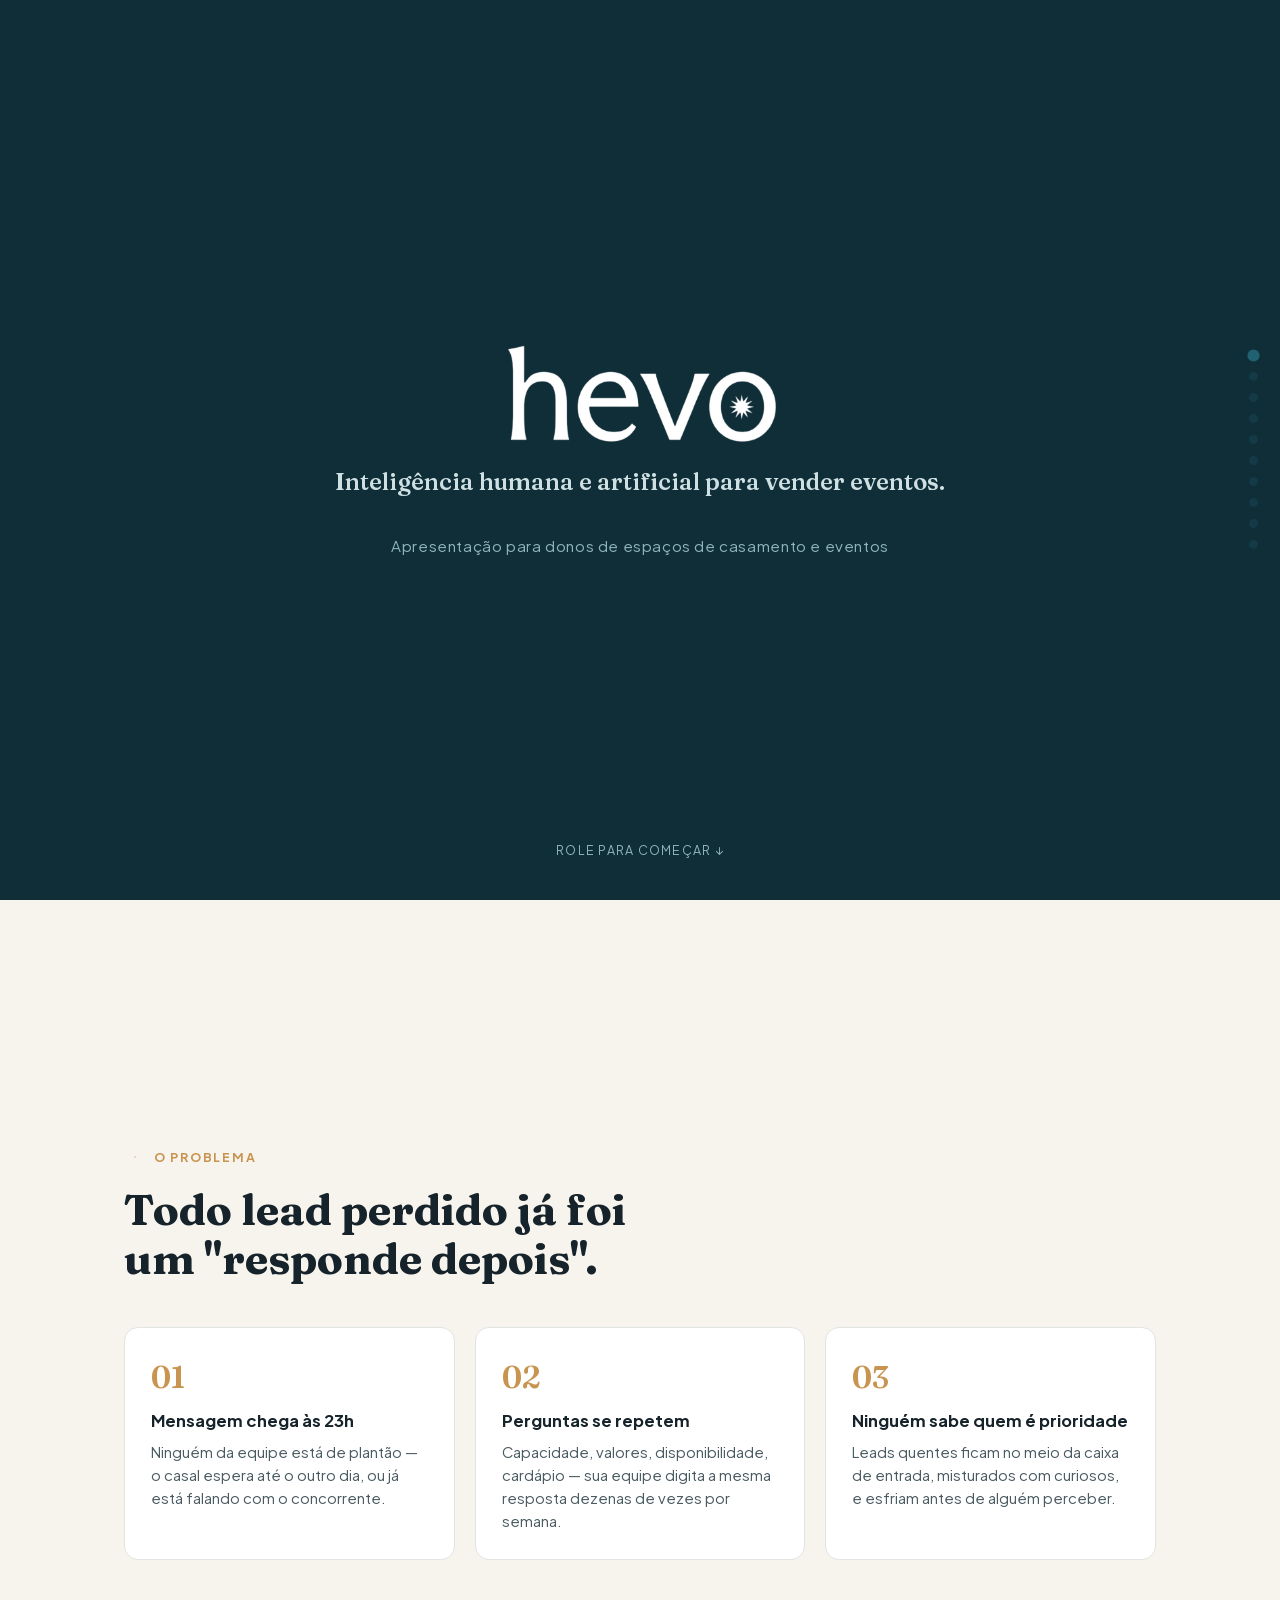
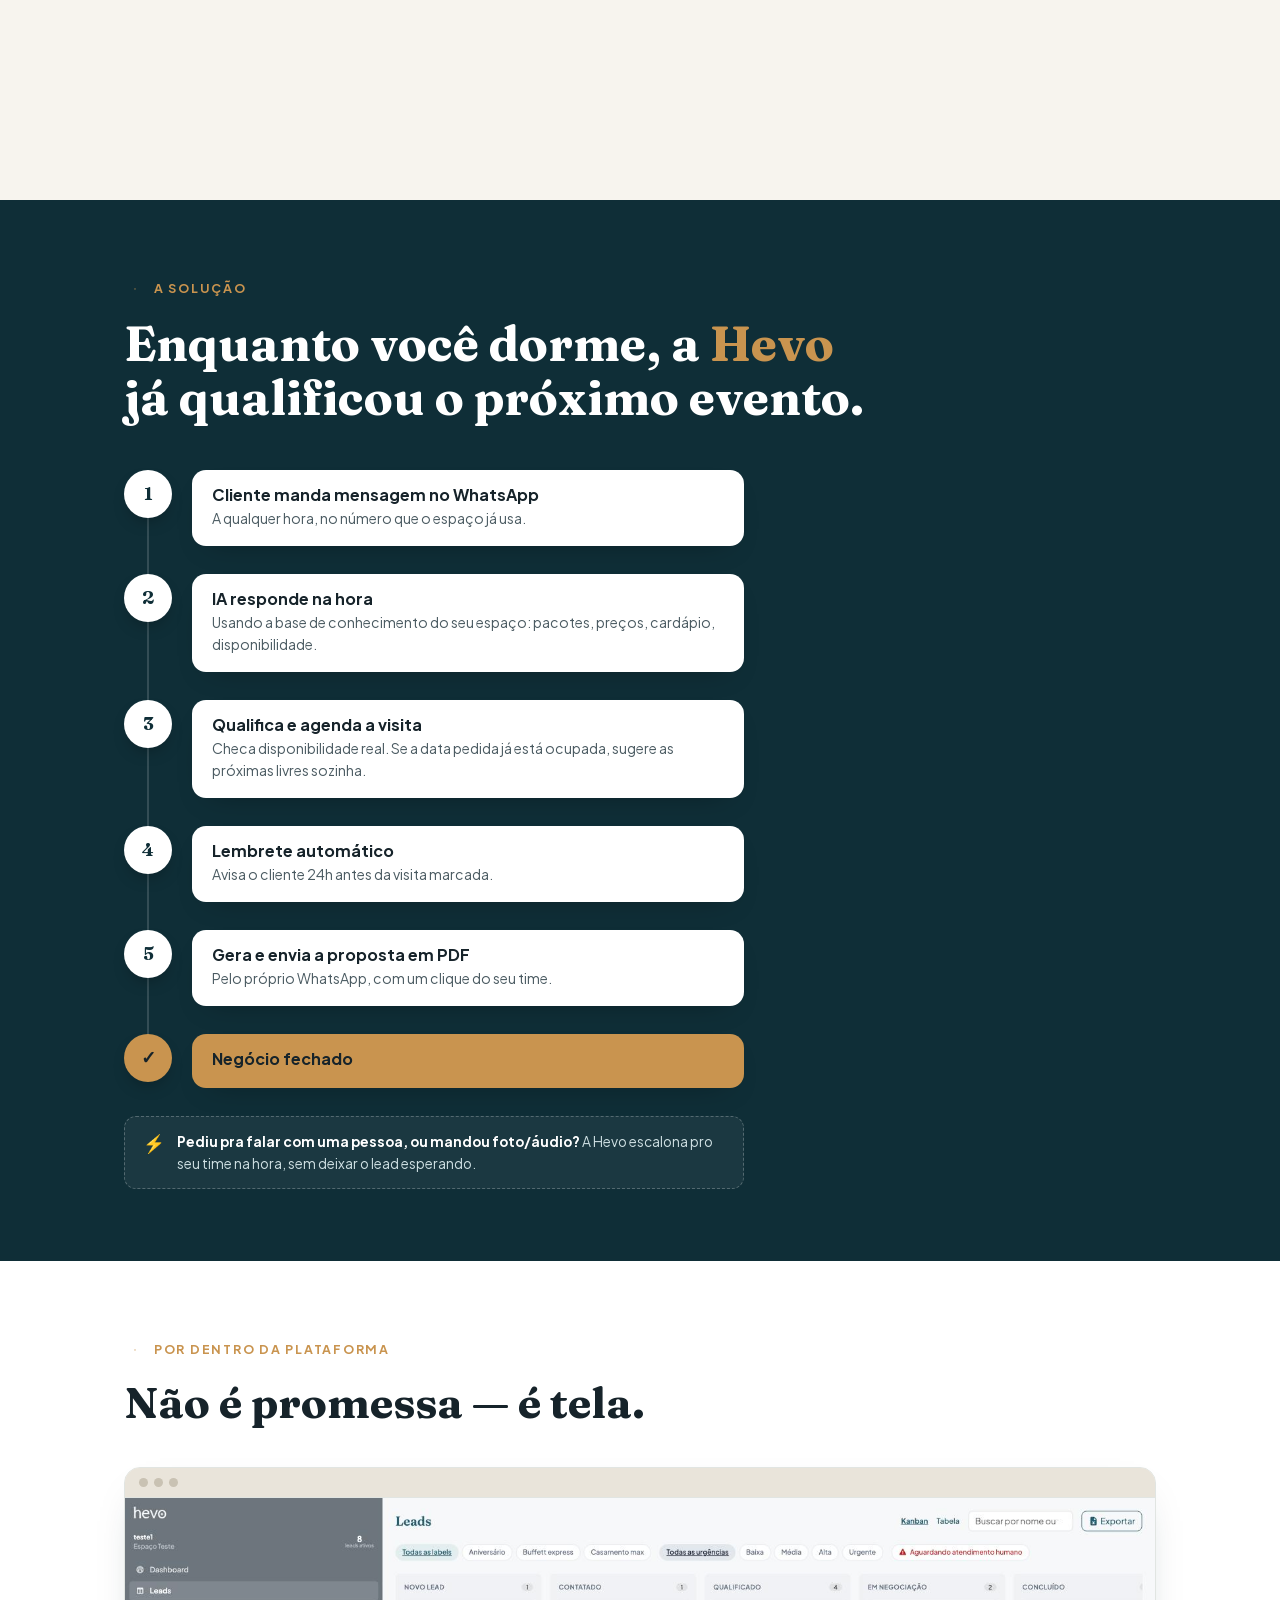
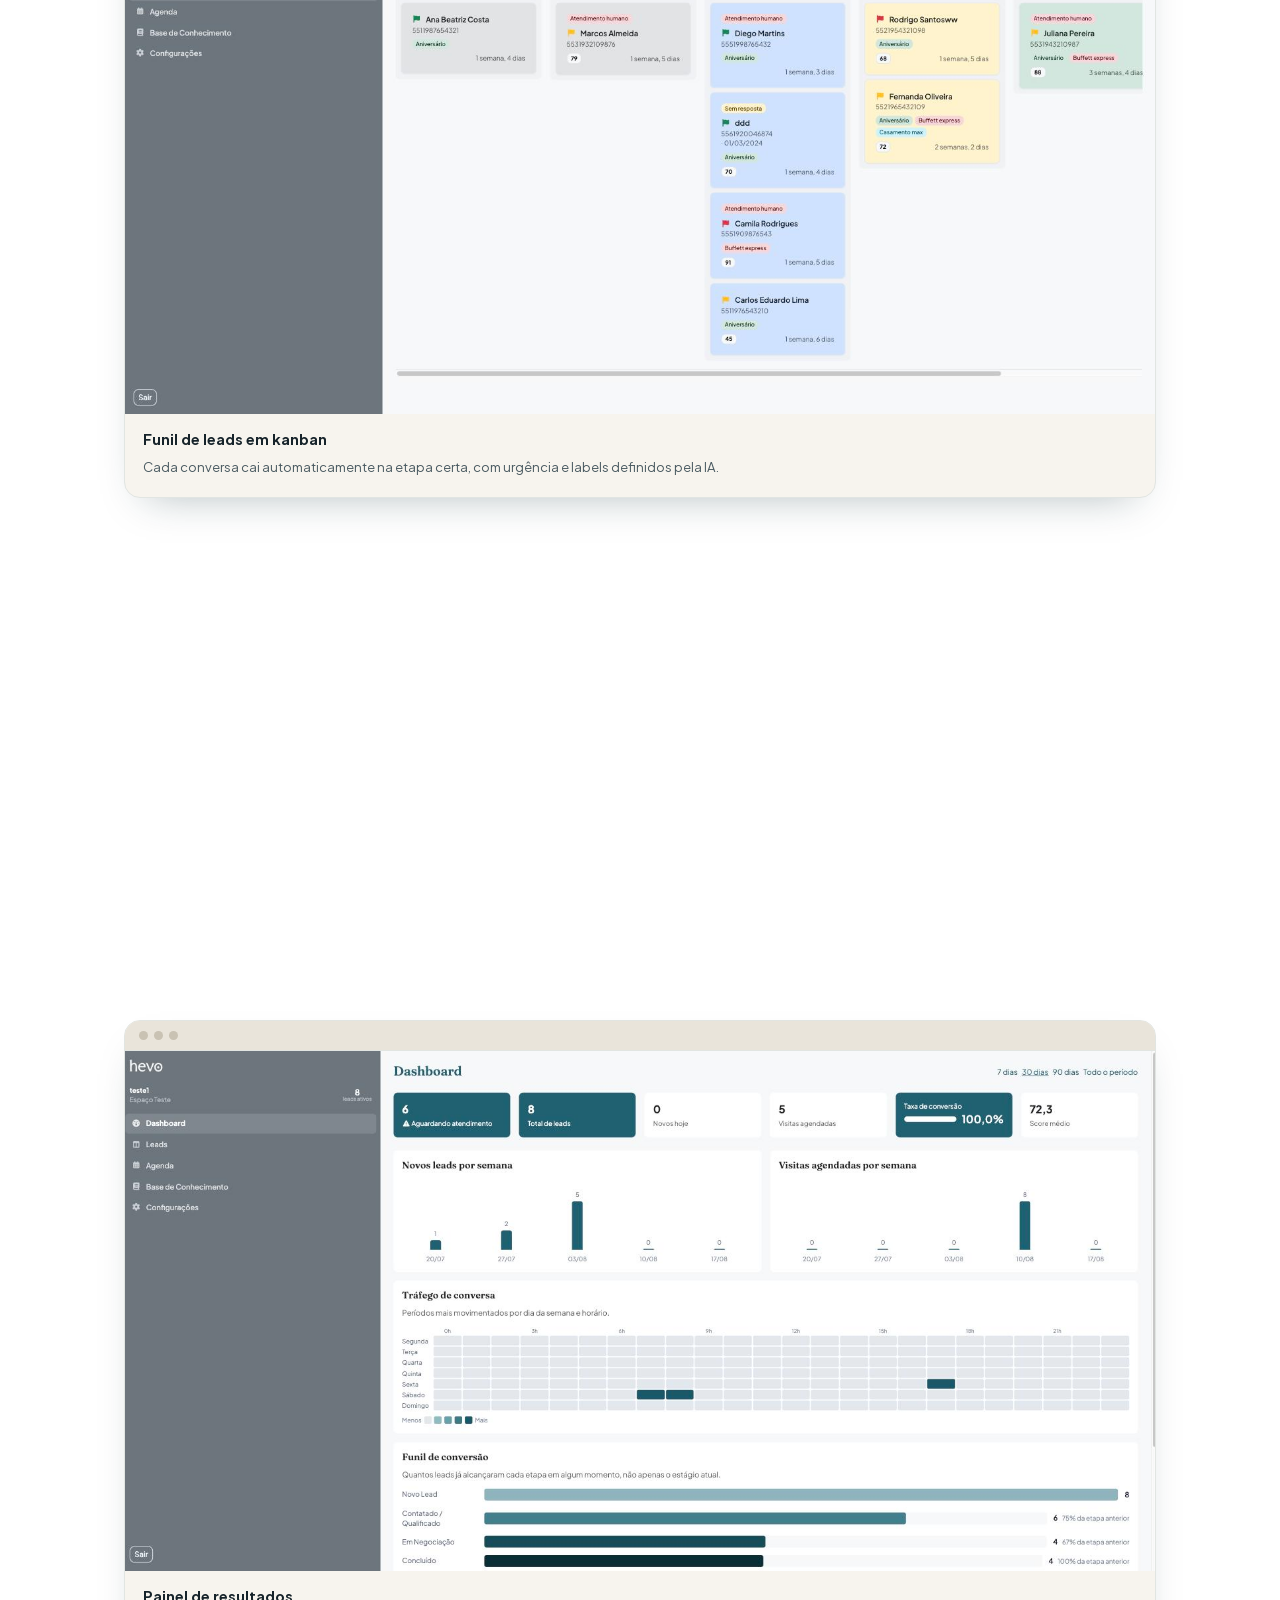
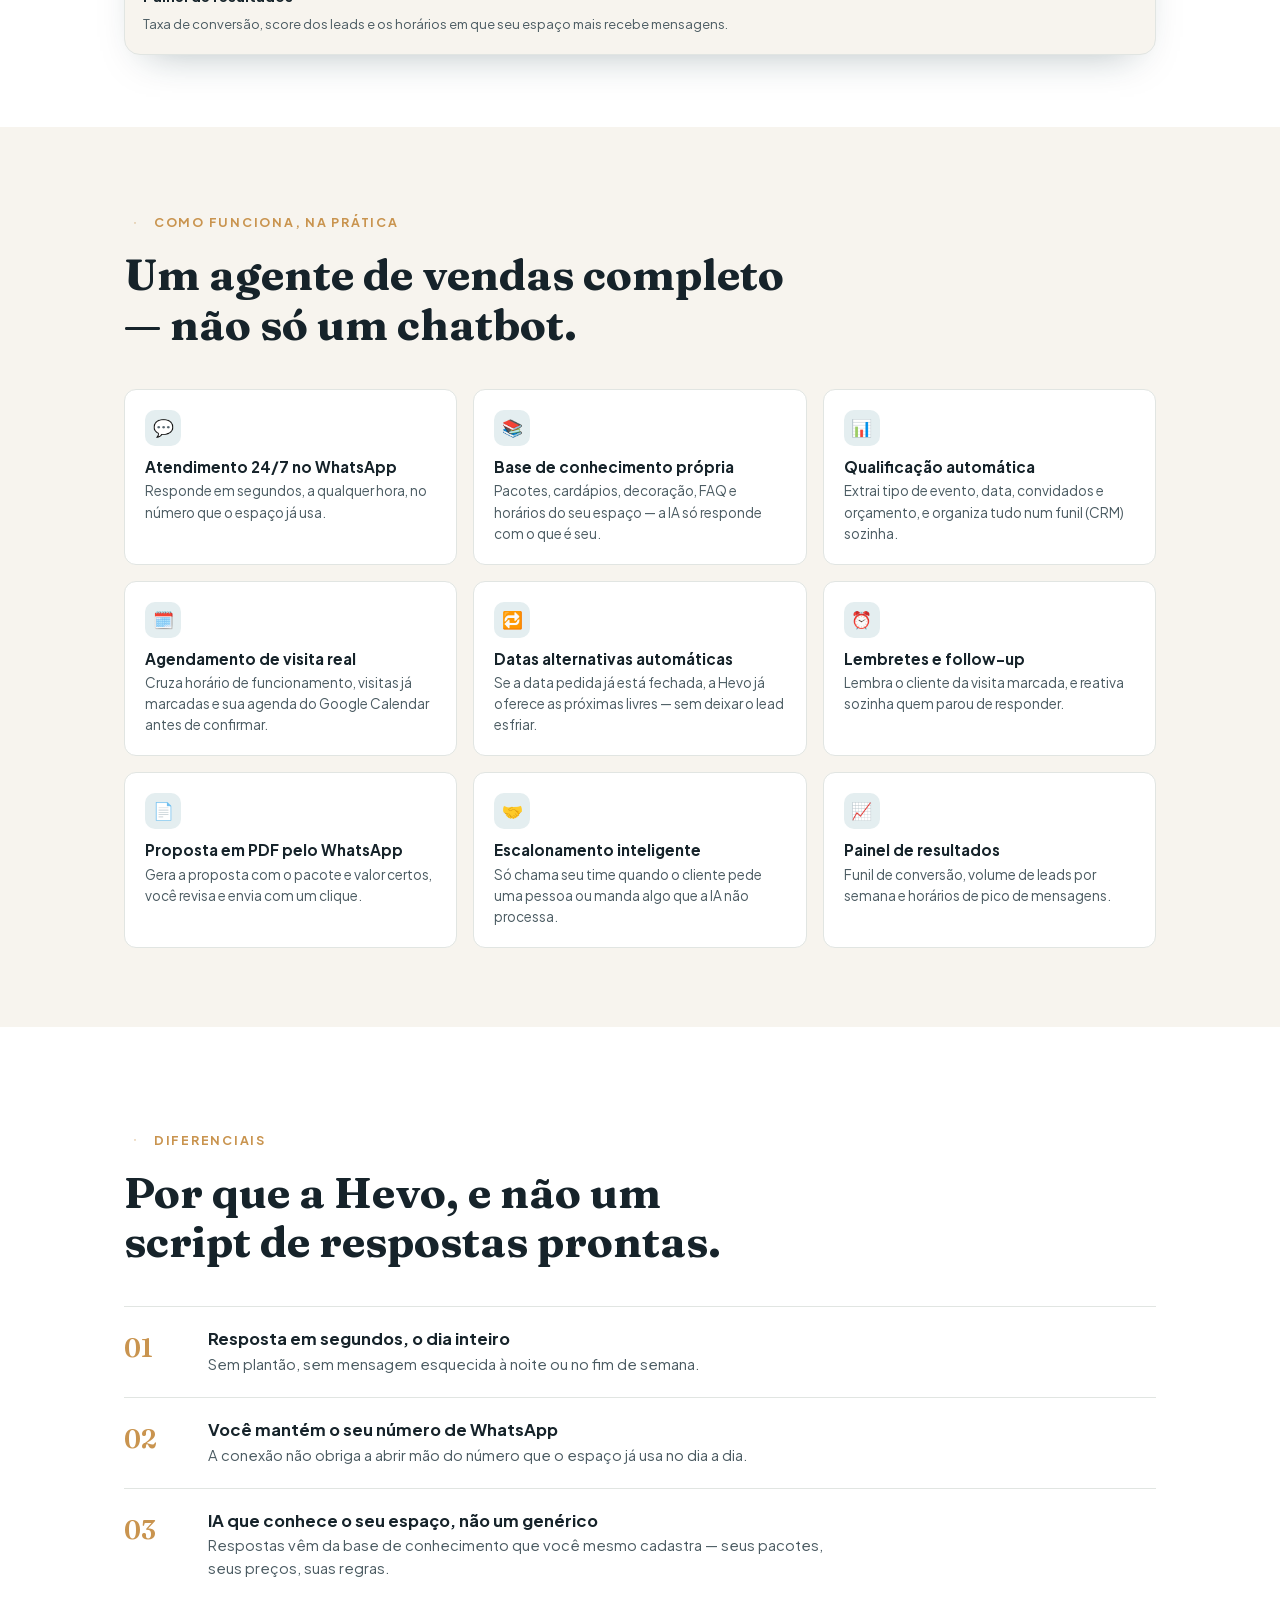
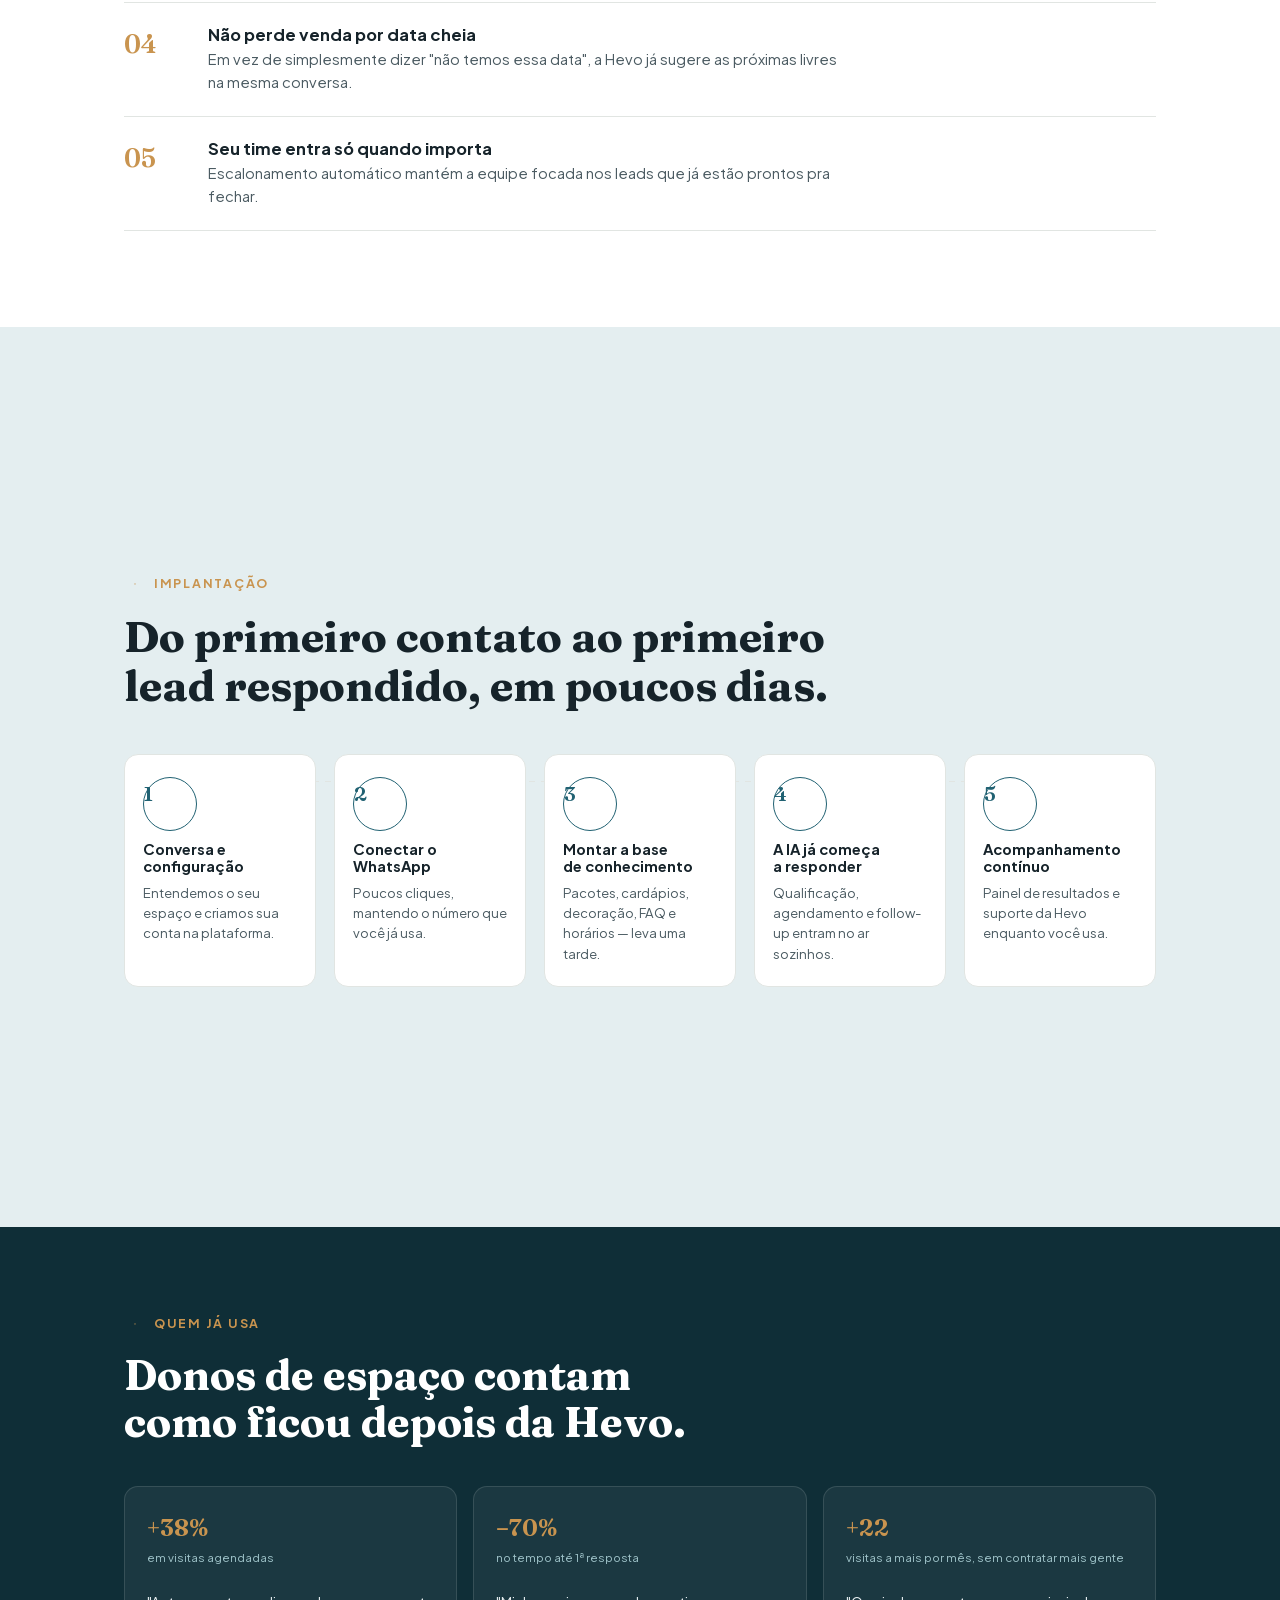
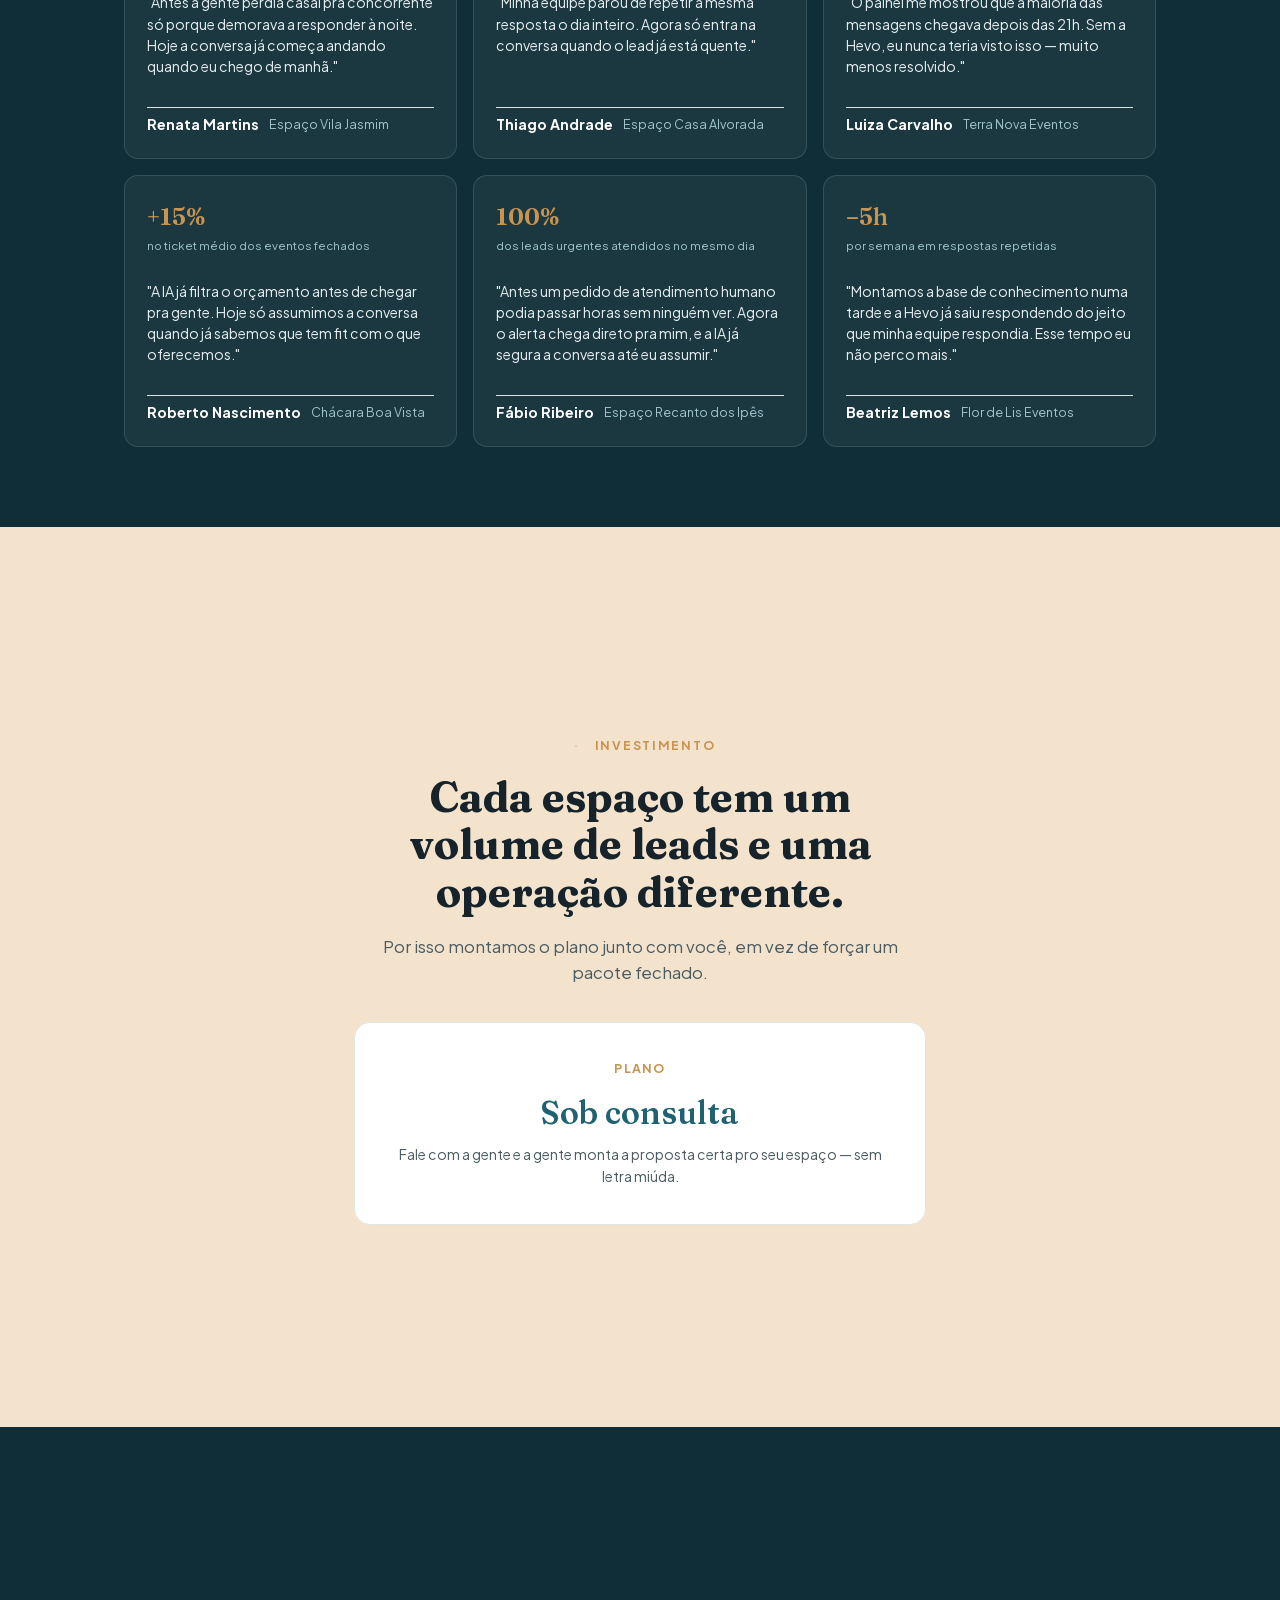
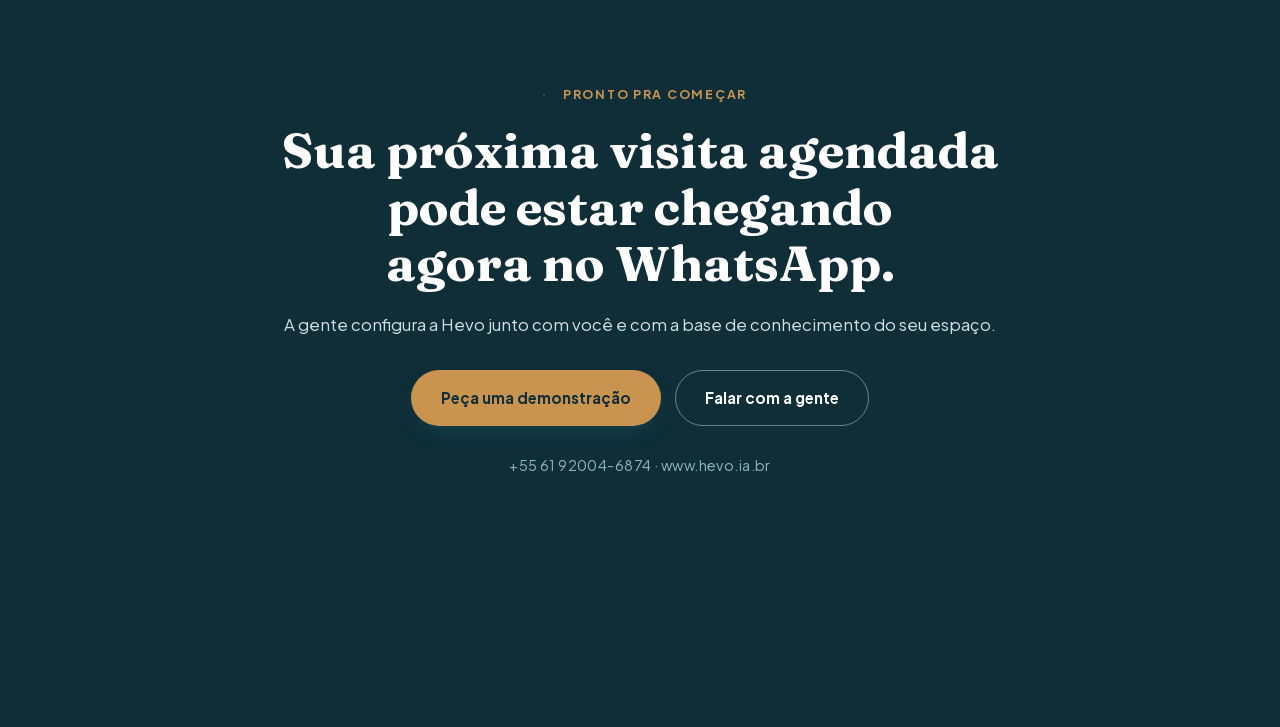
==== apresentacao.html @ d1abad8a "Add hidden /apresentacao page: sales deck for venue owners Co-Authored-By: Claude Sonnet 5 <noreply@" ====
<!doctype html>
<html lang="pt-BR">
<head>
<meta charset="UTF-8">
<meta name="viewport" content="width=device-width, initial-scale=1.0">
<title>Hevo — Apresentação</title>
<meta name="description" content="Apresentação da Hevo para donos de espaços de casamento e eventos: funcionalidades, diferenciais, onboarding e depoimentos.">
<meta name="robots" content="noindex, nofollow">
<link rel="icon" type="image/png" href="assets/img/hevo-mark.png">
<link rel="stylesheet" href="assets/fonts/fonts.local.css">
<link rel="stylesheet" href="css/style.css">
<style>

    * { box-sizing: border-box; }

    html { scroll-behavior: smooth; }

    @media (prefers-reduced-motion: reduce) {
        html { scroll-behavior: auto; }
        * { animation-duration: 0.001ms !important; transition-duration: 0.001ms !important; }
    }

    body {
        margin: 0;
        background: var(--ivory);
        color: var(--ink);
        font-family: var(--font-sans);
        line-height: 1.55;
        -webkit-font-smoothing: antialiased;
        scroll-snap-type: y proximity;
        overflow-x: hidden;
    }

    img { max-width: 100%; display: block; }

    section {
        min-height: 100vh;
        scroll-snap-align: start;
        display: flex;
        align-items: center;
        padding: 72px 24px;
        position: relative;
    }

    .wrap { max-width: 1080px; margin: 0 auto; width: 100%; }

    h1, h2, h3 {
        font-family: var(--font-display);
        font-weight: 700;
        line-height: 1.14;
        margin: 0;
        text-wrap: balance;
    }

    p { margin: 0; }

    .eyebrow {
        display: inline-flex;
        align-items: center;
        gap: 8px;
        font-family: var(--font-sans);
        font-size: 0.78rem;
        font-weight: 700;
        letter-spacing: 0.14em;
        text-transform: uppercase;
        color: var(--gold);
        margin-bottom: 18px;
    }

    .eyebrow::before {
        content: '';
        width: 22px;
        height: 2px;
        background: var(--gold);
        display: inline-block;
    }

    /* ---------- nav dots ---------- */

    .dot-nav {
        position: fixed;
        right: 22px;
        top: 50%;
        transform: translateY(-50%);
        z-index: 50;
        display: flex;
        flex-direction: column;
        gap: 12px;
    }

    .dot-nav a {
        width: 9px;
        height: 9px;
        border-radius: 50%;
        background: rgba(32, 97, 114, 0.25);
        display: block;
        transition: background 160ms ease, transform 160ms ease;
    }

    .dot-nav a:hover, .dot-nav a.active {
        background: var(--teal);
        transform: scale(1.35);
    }

    @media (max-width: 860px) {
        .dot-nav { display: none; }
    }

    /* ---------- cover ---------- */

    #cover {
        background: var(--teal-deep);
        color: #fff;
        text-align: center;
        justify-content: center;
    }

    #cover .wordmark {
        width: clamp(180px, 24vw, 280px);
        margin: 0 auto;
    }

    #cover .tagline {
        margin-top: 18px;
        font-size: clamp(1.1rem, 2.4vw, 1.5rem);
        color: #cfe0e3;
        font-family: var(--font-display);
    }

    #cover .sub {
        margin-top: 34px;
        font-size: 0.95rem;
        color: #8fb3ba;
        letter-spacing: 0.04em;
    }

    #cover .scrolldown {
        position: absolute;
        bottom: 40px;
        left: 50%;
        transform: translateX(-50%);
        color: #8fb3ba;
        font-size: 0.78rem;
        letter-spacing: 0.1em;
        text-transform: uppercase;
        animation: bob 2.2s ease-in-out infinite;
    }

    @keyframes bob {
        0%, 100% { transform: translate(-50%, 0); }
        50% { transform: translate(-50%, 8px); }
    }

    /* ---------- problem ---------- */

    #problema h2 { font-size: clamp(1.9rem, 4vw, 2.7rem); max-width: 760px; }

    .pain-grid {
        display: grid;
        grid-template-columns: repeat(3, 1fr);
        gap: 20px;
        margin-top: 44px;
    }

    .pain-card {
        background: var(--surface);
        border: 1px solid var(--border);
        border-radius: 14px;
        padding: 26px;
    }

    .pain-card .num {
        font-family: var(--font-display);
        font-size: 1.9rem;
        color: var(--gold);
        margin-bottom: 10px;
        display: block;
    }

    .pain-card h3 { font-size: 1.05rem; font-family: var(--font-sans); font-weight: 700; margin-bottom: 8px; }
    .pain-card p { color: var(--ink-soft); font-size: 0.93rem; }

    @media (max-width: 760px) {
        .pain-grid { grid-template-columns: 1fr; }
    }

    /* ---------- solution / loop ---------- */

    #solucao {
        background: var(--teal-deep);
        color: #fff;
    }

    #solucao .eyebrow { color: var(--gold); }
    #solucao h2 { font-size: clamp(2rem, 4.2vw, 3rem); color: #fff; max-width: 780px; }
    #solucao h2 em { color: var(--gold); font-style: normal; }

    .journey {
        margin-top: 44px;
        position: relative;
        max-width: 620px;
    }

    .journey::before {
        content: '';
        position: absolute;
        top: 24px;
        bottom: 24px;
        left: 23px;
        width: 2px;
        background: rgba(255, 255, 255, 0.15);
    }

    .journey-step {
        display: grid;
        grid-template-columns: 48px 1fr;
        gap: 20px;
        padding-bottom: 28px;
    }

    .journey-step:last-child { padding-bottom: 0; }

    .journey-step .step-badge {
        position: relative;
        z-index: 1;
        width: 48px;
        height: 48px;
        border-radius: 50%;
        background: #ffffff;
        color: var(--teal-deep);
        display: flex;
        align-items: center;
        justify-content: center;
        font-family: var(--font-display);
        font-weight: 700;
        font-size: 1.15rem;
        box-shadow: 0 8px 18px -8px rgba(0, 0, 0, 0.4);
    }

    .journey-card {
        background: #ffffff;
        border-radius: 14px;
        padding: 16px 20px;
        box-shadow: 0 12px 30px -18px rgba(0, 0, 0, 0.4);
    }

    .journey-card h3 { font-size: 1rem; font-family: var(--font-sans); font-weight: 700; margin-bottom: 4px; color: var(--ink); }
    .journey-card p { font-size: 0.88rem; color: var(--ink-soft); }

    .journey-step.win .step-badge { background: var(--gold); color: #16232a; }
    .journey-step.win .journey-card { background: var(--gold); }
    .journey-step.win .journey-card h3 { color: #16232a; }
    .journey-step.win .journey-card p { color: rgba(22, 35, 42, 0.72); }

    .journey-note {
        margin-top: 28px;
        max-width: 620px;
        display: flex;
        gap: 12px;
        align-items: flex-start;
        background: rgba(255, 255, 255, 0.05);
        border: 1px dashed rgba(255, 255, 255, 0.25);
        border-radius: 12px;
        padding: 14px 18px;
    }

    .journey-note .glyph { font-size: 1.1rem; line-height: 1.4; }
    .journey-note p { font-size: 0.86rem; color: #cfe0e3; margin: 0; }
    .journey-note strong { color: #fff; }

    /* ---------- product screenshots ---------- */

    #produto { background: var(--surface); }
    #produto h2 { font-size: clamp(1.9rem, 4vw, 2.7rem); max-width: 780px; }

    .shot-grid {
        margin-top: 40px;
        display: flex;
        flex-direction: column;
        gap: 24px;
    }

    .shot-card {
        background: var(--ivory);
        border: 1px solid var(--border);
        border-radius: 16px;
        overflow: hidden;
        box-shadow: 0 18px 40px -22px rgba(15, 46, 55, 0.35);
    }

    .shot-chrome {
        display: flex;
        align-items: center;
        gap: 6px;
        padding: 10px 14px;
        background: #e9e4da;
        border-bottom: 1px solid var(--border);
    }

    .shot-chrome span {
        width: 9px;
        height: 9px;
        border-radius: 50%;
        background: #c9c2b3;
        display: block;
    }

    .shot-frame { overflow: hidden; }

    .shot-frame img { width: 100%; display: block; }

    .shot-frame.crop-top img { object-fit: cover; object-position: top; height: 360px; }

    .shot-frame.crop-tall img { object-fit: cover; object-position: top; height: 520px; }

    @media (max-width: 700px) {
        .shot-frame.crop-top img { height: 220px; }
        .shot-frame.crop-tall img { height: 320px; }
    }

    .shot-caption {
        padding: 14px 18px 18px;
    }

    .shot-caption strong { display: block; font-size: 0.92rem; margin-bottom: 3px; }
    .shot-caption span { font-size: 0.82rem; color: var(--ink-soft); }


    /* ---------- features ---------- */

    #funcionalidades { background: var(--ivory); }
    #funcionalidades h2 { font-size: clamp(1.9rem, 4vw, 2.7rem); max-width: 760px; }

    .feature-grid {
        display: grid;
        grid-template-columns: repeat(3, 1fr);
        gap: 16px;
        margin-top: 40px;
    }

    .feature-card {
        background: var(--surface);
        border-radius: 12px;
        padding: 20px;
        border: 1px solid var(--border);
    }

    .feature-card .glyph {
        width: 36px;
        height: 36px;
        border-radius: 10px;
        background: var(--teal-soft);
        display: flex;
        align-items: center;
        justify-content: center;
        margin-bottom: 12px;
        color: var(--teal);
        font-size: 1.05rem;
    }

    .feature-card h3 { font-size: 0.96rem; font-family: var(--font-sans); font-weight: 700; margin-bottom: 5px; }
    .feature-card p { font-size: 0.85rem; color: var(--ink-soft); }

    @media (max-width: 860px) {
        .feature-grid { grid-template-columns: repeat(2, 1fr); }
    }
    @media (max-width: 560px) {
        .feature-grid { grid-template-columns: 1fr; }
    }

    /* ---------- differentiators ---------- */

    #diferenciais { background: var(--surface); }
    #diferenciais h2 { font-size: clamp(1.9rem, 4vw, 2.7rem); max-width: 760px; }

    .diff-list { margin-top: 40px; display: flex; flex-direction: column; gap: 0; }

    .diff-row {
        display: grid;
        grid-template-columns: 64px 1fr;
        gap: 20px;
        padding: 22px 0;
        border-bottom: 1px solid var(--border);
        align-items: start;
    }

    .diff-row:first-child { border-top: 1px solid var(--border); }

    .diff-row .mark {
        font-family: var(--font-display);
        font-size: 1.6rem;
        color: var(--gold);
    }

    .diff-row h3 { font-size: 1.05rem; font-family: var(--font-sans); font-weight: 700; margin-bottom: 4px; }
    .diff-row p { color: var(--ink-soft); font-size: 0.92rem; max-width: 640px; }

    /* ---------- onboarding ---------- */

    #onboarding { background: var(--teal-soft); }
    #onboarding h2 { font-size: clamp(1.9rem, 4vw, 2.7rem); max-width: 760px; }

    .steps {
        margin-top: 44px;
        display: grid;
        grid-template-columns: repeat(5, 1fr);
        gap: 18px;
    }

    .step {
        background: var(--surface);
        border-radius: 14px;
        padding: 22px 18px;
        border: 1px solid var(--border);
        position: relative;
    }

    .step .step-num {
        font-family: var(--font-display);
        font-size: 1.3rem;
        color: var(--teal);
        display: block;
        margin-bottom: 10px;
    }

    .step h3 { font-size: 0.92rem; font-family: var(--font-sans); font-weight: 700; margin-bottom: 6px; }
    .step p { font-size: 0.82rem; color: var(--ink-soft); }

    @media (max-width: 960px) {
        .steps { grid-template-columns: repeat(2, 1fr); }
    }
    @media (max-width: 560px) {
        .steps { grid-template-columns: 1fr; }
    }

    /* ---------- testimonials ---------- */

    #depoimentos { background: var(--teal-deep); color: #fff; }
    #depoimentos .eyebrow { color: var(--gold); }
    #depoimentos h2 { font-size: clamp(1.9rem, 4vw, 2.6rem); color: #fff; max-width: 720px; }

    .t-grid {
        margin-top: 40px;
        display: grid;
        grid-template-columns: repeat(3, 1fr);
        gap: 16px;
    }

    .t-card {
        background: rgba(255, 255, 255, 0.05);
        border: 1px solid rgba(255, 255, 255, 0.12);
        border-radius: 14px;
        padding: 22px;
    }

    .t-stat {
        font-family: var(--font-display);
        font-size: 1.5rem;
        color: var(--gold);
        margin-bottom: 10px;
    }

    .t-stat span { display: block; font-family: var(--font-sans); font-size: 0.72rem; color: #9fc3c9; font-weight: 400; margin-top: 2px; }

    .t-quote { font-size: 0.88rem; color: #e7eef0; line-height: 1.5; margin-bottom: 14px; }

    .t-person strong { display: block; font-size: 0.88rem; }
    .t-person span { display: block; font-size: 0.78rem; color: #9fc3c9; }

    @media (max-width: 860px) {
        .t-grid { grid-template-columns: repeat(2, 1fr); }
    }
    @media (max-width: 560px) {
        .t-grid { grid-template-columns: 1fr; }
    }

    /* ---------- pricing ---------- */

    #investimento {
        background: var(--gold-soft);
        text-align: center;
        justify-content: center;
    }

    #investimento .wrap { max-width: 620px; }
    #investimento h2 { font-size: clamp(1.9rem, 4vw, 2.6rem); }
    #investimento p.lede { margin-top: 18px; font-size: 1.05rem; color: var(--ink-soft); }

    .price-card {
        margin-top: 36px;
        background: var(--surface);
        border-radius: 16px;
        padding: 36px 28px;
        border: 1px solid var(--border);
    }

    .price-card .price-eyebrow {
        font-size: 0.78rem;
        letter-spacing: 0.1em;
        text-transform: uppercase;
        color: var(--gold);
        font-weight: 700;
    }

    .price-card .price-value {
        font-family: var(--font-display);
        font-size: 2rem;
        margin: 10px 0 6px;
        color: var(--teal);
    }

    .price-card p.note { font-size: 0.88rem; color: var(--ink-soft); }

    /* ---------- CTA ---------- */

    #cta {
        background: var(--teal-deep);
        color: #fff;
        text-align: center;
        justify-content: center;
    }

    #cta h2 { font-size: clamp(2rem, 4.4vw, 3.1rem); color: #fff; max-width: 820px; margin: 0 auto; }
    #cta p.lede { margin-top: 20px; font-size: 1.05rem; color: #cfe0e3; }

    .btn {
        display: inline-flex;
        align-items: center;
        gap: 8px;
        padding: 0.95rem 1.8rem;
        border-radius: 999px;
        font-weight: 700;
        font-size: 0.95rem;
        text-decoration: none;
        border: 1px solid transparent;
    }

    .btn-primary { background: var(--gold); color: var(--teal-deep); }
    .btn-ghost { border-color: rgba(255, 255, 255, 0.4); color: #fff; }

    .cta-actions { margin-top: 32px; display: flex; gap: 14px; justify-content: center; flex-wrap: wrap; }

    #cta .contact { margin-top: 28px; color: #8fb3ba; font-size: 0.9rem; letter-spacing: 0.03em; }

    /* generic reveal-on-scroll */
    .reveal { opacity: 0; transform: translateY(14px); transition: opacity 560ms ease, transform 560ms ease; }
    .reveal.in { opacity: 1; transform: none; }
</style>
</head>
<body>


<nav class="dot-nav" aria-hidden="true">
    <a href="#cover" data-target="cover"></a>
    <a href="#problema" data-target="problema"></a>
    <a href="#solucao" data-target="solucao"></a>
    <a href="#produto" data-target="produto"></a>
    <a href="#funcionalidades" data-target="funcionalidades"></a>
    <a href="#diferenciais" data-target="diferenciais"></a>
    <a href="#onboarding" data-target="onboarding"></a>
    <a href="#depoimentos" data-target="depoimentos"></a>
    <a href="#investimento" data-target="investimento"></a>
    <a href="#cta" data-target="cta"></a>
</nav>

<section id="cover">
    <div class="wrap">
        <a href="index.html" aria-label="Voltar para hevo.ia.br"><img class="wordmark" src="assets/img/white_hevo_logo.png" alt="Hevo"></a>
        <p class="tagline">Inteligência humana e artificial para vender eventos.</p>
        <p class="sub">Apresentação para donos de espaços de casamento e eventos</p>
    </div>
    <div class="scrolldown">Role para começar ↓</div>
</section>

<section id="problema">
    <div class="wrap">
        <span class="eyebrow reveal">O problema</span>
        <h2 class="reveal">Todo lead perdido já foi um "responde depois".</h2>
        <div class="pain-grid">
            <div class="pain-card reveal">
                <span class="num">01</span>
                <h3>Mensagem chega às 23h</h3>
                <p>Ninguém da equipe está de plantão — o casal espera até o outro dia, ou já está falando com o concorrente.</p>
            </div>
            <div class="pain-card reveal">
                <span class="num">02</span>
                <h3>Perguntas se repetem</h3>
                <p>Capacidade, valores, disponibilidade, cardápio — sua equipe digita a mesma resposta dezenas de vezes por semana.</p>
            </div>
            <div class="pain-card reveal">
                <span class="num">03</span>
                <h3>Ninguém sabe quem é prioridade</h3>
                <p>Leads quentes ficam no meio da caixa de entrada, misturados com curiosos, e esfriam antes de alguém perceber.</p>
            </div>
        </div>
    </div>
</section>

<section id="solucao">
    <div class="wrap">
        <span class="eyebrow reveal">A solução</span>
        <h2 class="reveal">Enquanto você dorme, a <em>Hevo</em> já qualificou o próximo evento.</h2>
        <div class="journey">
            <div class="journey-step reveal">
                <div class="step-badge">1</div>
                <div class="journey-card">
                    <h3>Cliente manda mensagem no WhatsApp</h3>
                    <p>A qualquer hora, no número que o espaço já usa.</p>
                </div>
            </div>
            <div class="journey-step reveal">
                <div class="step-badge">2</div>
                <div class="journey-card">
                    <h3>IA responde na hora</h3>
                    <p>Usando a base de conhecimento do seu espaço: pacotes, preços, cardápio, disponibilidade.</p>
                </div>
            </div>
            <div class="journey-step reveal">
                <div class="step-badge">3</div>
                <div class="journey-card">
                    <h3>Qualifica e agenda a visita</h3>
                    <p>Checa disponibilidade real. Se a data pedida já está ocupada, sugere as próximas livres sozinha.</p>
                </div>
            </div>
            <div class="journey-step reveal">
                <div class="step-badge">4</div>
                <div class="journey-card">
                    <h3>Lembrete automático</h3>
                    <p>Avisa o cliente 24h antes da visita marcada.</p>
                </div>
            </div>
            <div class="journey-step reveal">
                <div class="step-badge">5</div>
                <div class="journey-card">
                    <h3>Gera e envia a proposta em PDF</h3>
                    <p>Pelo próprio WhatsApp, com um clique do seu time.</p>
                </div>
            </div>
            <div class="journey-step win reveal">
                <div class="step-badge">✓</div>
                <div class="journey-card">
                    <h3>Negócio fechado</h3>
                </div>
            </div>
        </div>
        <div class="journey-note reveal">
            <span class="glyph">⚡</span>
            <p><strong>Pediu pra falar com uma pessoa, ou mandou foto/áudio?</strong> A Hevo escalona pro seu time na hora, sem deixar o lead esperando.</p>
        </div>
    </div>
</section>

<section id="produto">
    <div class="wrap">
        <span class="eyebrow reveal">Por dentro da plataforma</span>
        <h2 class="reveal">Não é promessa — é tela.</h2>
        <div class="shot-grid">
            <div class="shot-card reveal">
                <div class="shot-chrome"><span></span><span></span><span></span></div>
                <div class="shot-frame">
                    <img src="assets/img/apresentacao/kanban.jpg" alt="Kanban de leads da Hevo com colunas Novo Lead, Contatado, Qualificado, Em Negociação e Concluído">
                </div>
                <div class="shot-caption">
                    <strong>Funil de leads em kanban</strong>
                    <span>Cada conversa cai automaticamente na etapa certa, com urgência e labels definidos pela IA.</span>
                </div>
            </div>
            <div class="shot-card reveal">
                <div class="shot-chrome"><span></span><span></span><span></span></div>
                <div class="shot-frame crop-top">
                    <img src="assets/img/apresentacao/proposta.jpg" alt="Modal de geração de proposta em PDF com seleção de pacote, valor em reais e observações">
                </div>
                <div class="shot-caption">
                    <strong>Proposta em 2 cliques</strong>
                    <span>Escolhe o pacote, confere o valor e envia o PDF direto pelo WhatsApp do lead.</span>
                </div>
            </div>
            <div class="shot-card reveal">
                <div class="shot-chrome"><span></span><span></span><span></span></div>
                <div class="shot-frame crop-tall">
                    <img src="assets/img/apresentacao/dashboard.jpg" alt="Dashboard da Hevo com leads aguardando atendimento, taxa de conversão, score médio e funil de conversão">
                </div>
                <div class="shot-caption">
                    <strong>Painel de resultados</strong>
                    <span>Taxa de conversão, score dos leads e os horários em que seu espaço mais recebe mensagens.</span>
                </div>
            </div>
        </div>
    </div>
</section>

<section id="funcionalidades">
    <div class="wrap">
        <span class="eyebrow reveal">Como funciona, na prática</span>
        <h2 class="reveal">Um agente de vendas completo — não só um chatbot.</h2>
        <div class="feature-grid">
            <div class="feature-card reveal">
                <div class="glyph">💬</div>
                <h3>Atendimento 24/7 no WhatsApp</h3>
                <p>Responde em segundos, a qualquer hora, no número que o espaço já usa.</p>
            </div>
            <div class="feature-card reveal">
                <div class="glyph">📚</div>
                <h3>Base de conhecimento própria</h3>
                <p>Pacotes, cardápios, decoração, FAQ e horários do seu espaço — a IA só responde com o que é seu.</p>
            </div>
            <div class="feature-card reveal">
                <div class="glyph">📊</div>
                <h3>Qualificação automática</h3>
                <p>Extrai tipo de evento, data, convidados e orçamento, e organiza tudo num funil (CRM) sozinha.</p>
            </div>
            <div class="feature-card reveal">
                <div class="glyph">🗓️</div>
                <h3>Agendamento de visita real</h3>
                <p>Cruza horário de funcionamento, visitas já marcadas e sua agenda do Google Calendar antes de confirmar.</p>
            </div>
            <div class="feature-card reveal">
                <div class="glyph">🔁</div>
                <h3>Datas alternativas automáticas</h3>
                <p>Se a data pedida já está fechada, a Hevo já oferece as próximas livres — sem deixar o lead esfriar.</p>
            </div>
            <div class="feature-card reveal">
                <div class="glyph">⏰</div>
                <h3>Lembretes e follow-up</h3>
                <p>Lembra o cliente da visita marcada, e reativa sozinha quem parou de responder.</p>
            </div>
            <div class="feature-card reveal">
                <div class="glyph">📄</div>
                <h3>Proposta em PDF pelo WhatsApp</h3>
                <p>Gera a proposta com o pacote e valor certos, você revisa e envia com um clique.</p>
            </div>
            <div class="feature-card reveal">
                <div class="glyph">🤝</div>
                <h3>Escalonamento inteligente</h3>
                <p>Só chama seu time quando o cliente pede uma pessoa ou manda algo que a IA não processa.</p>
            </div>
            <div class="feature-card reveal">
                <div class="glyph">📈</div>
                <h3>Painel de resultados</h3>
                <p>Funil de conversão, volume de leads por semana e horários de pico de mensagens.</p>
            </div>
        </div>
    </div>
</section>

<section id="diferenciais">
    <div class="wrap">
        <span class="eyebrow reveal">Diferenciais</span>
        <h2 class="reveal">Por que a Hevo, e não um script de respostas prontas.</h2>
        <div class="diff-list">
            <div class="diff-row reveal">
                <span class="mark">01</span>
                <div>
                    <h3>Resposta em segundos, o dia inteiro</h3>
                    <p>Sem plantão, sem mensagem esquecida à noite ou no fim de semana.</p>
                </div>
            </div>
            <div class="diff-row reveal">
                <span class="mark">02</span>
                <div>
                    <h3>Você mantém o seu número de WhatsApp</h3>
                    <p>A conexão não obriga a abrir mão do número que o espaço já usa no dia a dia.</p>
                </div>
            </div>
            <div class="diff-row reveal">
                <span class="mark">03</span>
                <div>
                    <h3>IA que conhece o seu espaço, não um genérico</h3>
                    <p>Respostas vêm da base de conhecimento que você mesmo cadastra — seus pacotes, seus preços, suas regras.</p>
                </div>
            </div>
            <div class="diff-row reveal">
                <span class="mark">04</span>
                <div>
                    <h3>Não perde venda por data cheia</h3>
                    <p>Em vez de simplesmente dizer "não temos essa data", a Hevo já sugere as próximas livres na mesma conversa.</p>
                </div>
            </div>
            <div class="diff-row reveal">
                <span class="mark">05</span>
                <div>
                    <h3>Seu time entra só quando importa</h3>
                    <p>Escalonamento automático mantém a equipe focada nos leads que já estão prontos pra fechar.</p>
                </div>
            </div>
        </div>
    </div>
</section>

<section id="onboarding">
    <div class="wrap">
        <span class="eyebrow reveal">Implantação</span>
        <h2 class="reveal">Do primeiro contato ao primeiro lead respondido, em poucos dias.</h2>
        <div class="steps">
            <div class="step reveal">
                <span class="step-num">1</span>
                <h3>Conversa e configuração</h3>
                <p>Entendemos o seu espaço e criamos sua conta na plataforma.</p>
            </div>
            <div class="step reveal">
                <span class="step-num">2</span>
                <h3>Conectar o WhatsApp</h3>
                <p>Poucos cliques, mantendo o número que você já usa.</p>
            </div>
            <div class="step reveal">
                <span class="step-num">3</span>
                <h3>Montar a base de conhecimento</h3>
                <p>Pacotes, cardápios, decoração, FAQ e horários — leva uma tarde.</p>
            </div>
            <div class="step reveal">
                <span class="step-num">4</span>
                <h3>A IA já começa a responder</h3>
                <p>Qualificação, agendamento e follow-up entram no ar sozinhos.</p>
            </div>
            <div class="step reveal">
                <span class="step-num">5</span>
                <h3>Acompanhamento contínuo</h3>
                <p>Painel de resultados e suporte da Hevo enquanto você usa.</p>
            </div>
        </div>
    </div>
</section>

<section id="depoimentos">
    <div class="wrap">
        <span class="eyebrow reveal">Quem já usa</span>
        <h2 class="reveal">Donos de espaço contam como ficou depois da Hevo.</h2>
        <div class="t-grid">
            <div class="t-card reveal">
                <div class="t-stat">+38%<span>em visitas agendadas</span></div>
                <p class="t-quote">"Antes a gente perdia casal pra concorrente só porque demorava a responder à noite. Hoje a conversa já começa andando quando eu chego de manhã."</p>
                <div class="t-person"><strong>Renata Martins</strong><span>Espaço Vila Jasmim</span></div>
            </div>
            <div class="t-card reveal">
                <div class="t-stat">–70%<span>no tempo até 1ª resposta</span></div>
                <p class="t-quote">"Minha equipe parou de repetir a mesma resposta o dia inteiro. Agora só entra na conversa quando o lead já está quente."</p>
                <div class="t-person"><strong>Thiago Andrade</strong><span>Espaço Casa Alvorada</span></div>
            </div>
            <div class="t-card reveal">
                <div class="t-stat">+22<span>visitas a mais por mês, sem contratar mais gente</span></div>
                <p class="t-quote">"O painel me mostrou que a maioria das mensagens chegava depois das 21h. Sem a Hevo, eu nunca teria visto isso — muito menos resolvido."</p>
                <div class="t-person"><strong>Luiza Carvalho</strong><span>Terra Nova Eventos</span></div>
            </div>
            <div class="t-card reveal">
                <div class="t-stat">+15%<span>no ticket médio dos eventos fechados</span></div>
                <p class="t-quote">"A IA já filtra o orçamento antes de chegar pra gente. Hoje só assumimos a conversa quando já sabemos que tem fit com o que oferecemos."</p>
                <div class="t-person"><strong>Roberto Nascimento</strong><span>Chácara Boa Vista</span></div>
            </div>
            <div class="t-card reveal">
                <div class="t-stat">100%<span>dos leads urgentes atendidos no mesmo dia</span></div>
                <p class="t-quote">"Antes um pedido de atendimento humano podia passar horas sem ninguém ver. Agora o alerta chega direto pra mim, e a IA já segura a conversa até eu assumir."</p>
                <div class="t-person"><strong>Fábio Ribeiro</strong><span>Espaço Recanto dos Ipês</span></div>
            </div>
            <div class="t-card reveal">
                <div class="t-stat">–5h<span>por semana em respostas repetidas</span></div>
                <p class="t-quote">"Montamos a base de conhecimento numa tarde e a Hevo já saiu respondendo do jeito que minha equipe respondia. Esse tempo eu não perco mais."</p>
                <div class="t-person"><strong>Beatriz Lemos</strong><span>Flor de Lis Eventos</span></div>
            </div>
        </div>
    </div>
</section>

<section id="investimento">
    <div class="wrap">
        <span class="eyebrow reveal">Investimento</span>
        <h2 class="reveal">Cada espaço tem um volume de leads e uma operação diferente.</h2>
        <p class="lede reveal">Por isso montamos o plano junto com você, em vez de forçar um pacote fechado.</p>
        <div class="price-card reveal">
            <div class="price-eyebrow">Plano</div>
            <div class="price-value">Sob consulta</div>
            <p class="note">Fale com a gente e a gente monta a proposta certa pro seu espaço — sem letra miúda.</p>
        </div>
    </div>
</section>

<section id="cta">
    <div class="wrap">
        <span class="eyebrow reveal" style="justify-content: center;">Pronto pra começar</span>
        <h2 class="reveal">Sua próxima visita agendada pode estar chegando agora no WhatsApp.</h2>
        <p class="lede reveal">A gente configura a Hevo junto com você e com a base de conhecimento do seu espaço.</p>
        <div class="cta-actions reveal">
            <a class="btn btn-primary" href="https://wa.me/5561920046874?text=Ol%C3%A1!%20Quero%20conhecer%20a%20Hevo." target="_blank" rel="noopener">Peça uma demonstração</a>
            <a class="btn btn-ghost" href="https://wa.me/5561920046874" target="_blank" rel="noopener">Falar com a gente</a>
        </div>
        <p class="contact reveal">+55 61 92004-6874 · www.hevo.ia.br</p>
    </div>
</section>

<script>
    // Reveal-on-scroll is handled globally by js/script.js (initReveal).

    // Dot nav active state
    const sections = document.querySelectorAll('section[id]');
    const dots = document.querySelectorAll('.dot-nav a');
    if ('IntersectionObserver' in window) {
        const navObserver = new IntersectionObserver((entries) => {
            entries.forEach((entry) => {
                if (entry.isIntersecting) {
                    dots.forEach((dot) => {
                        dot.classList.toggle('active', dot.dataset.target === entry.target.id);
                    });
                }
            });
        }, { threshold: 0.5 });
        sections.forEach((s) => navObserver.observe(s));
    }
</script>

<script src="js/script.js"></script>
</body>
</html>
---- assets/fonts/fonts.local.css ----
/* latin-ext */
@font-face {
  font-family: 'Fraunces';
  font-style: normal;
  font-weight: 600;
  font-display: swap;
  src: url(fraunces-latin-ext.woff2) format('woff2');
  unicode-range: U+0100-02BA, U+02BD-02C5, U+02C7-02CC, U+02CE-02D7, U+02DD-02FF, U+0304, U+0308, U+0329, U+1D00-1DBF, U+1E00-1E9F, U+1EF2-1EFF, U+2020, U+20A0-20AB, U+20AD-20C0, U+2113, U+2C60-2C7F, U+A720-A7FF;
}
/* latin */
@font-face {
  font-family: 'Fraunces';
  font-style: normal;
  font-weight: 600;
  font-display: swap;
  src: url(fraunces-latin.woff2) format('woff2');
  unicode-range: U+0000-00FF, U+0131, U+0152-0153, U+02BB-02BC, U+02C6, U+02DA, U+02DC, U+0304, U+0308, U+0329, U+2000-206F, U+20AC, U+2122, U+2191, U+2193, U+2212, U+2215, U+FEFF, U+FFFD;
}
/* latin-ext */
@font-face {
  font-family: 'Fraunces';
  font-style: normal;
  font-weight: 700;
  font-display: swap;
  src: url(fraunces-latin-ext.woff2) format('woff2');
  unicode-range: U+0100-02BA, U+02BD-02C5, U+02C7-02CC, U+02CE-02D7, U+02DD-02FF, U+0304, U+0308, U+0329, U+1D00-1DBF, U+1E00-1E9F, U+1EF2-1EFF, U+2020, U+20A0-20AB, U+20AD-20C0, U+2113, U+2C60-2C7F, U+A720-A7FF;
}
/* latin */
@font-face {
  font-family: 'Fraunces';
  font-style: normal;
  font-weight: 700;
  font-display: swap;
  src: url(fraunces-latin.woff2) format('woff2');
  unicode-range: U+0000-00FF, U+0131, U+0152-0153, U+02BB-02BC, U+02C6, U+02DA, U+02DC, U+0304, U+0308, U+0329, U+2000-206F, U+20AC, U+2122, U+2191, U+2193, U+2212, U+2215, U+FEFF, U+FFFD;
}
/* latin-ext */
@font-face {
  font-family: 'Plus Jakarta Sans';
  font-style: normal;
  font-weight: 400;
  font-display: swap;
  src: url(plusjakartasans-latin-ext.woff2) format('woff2');
  unicode-range: U+0100-02BA, U+02BD-02C5, U+02C7-02CC, U+02CE-02D7, U+02DD-02FF, U+0304, U+0308, U+0329, U+1D00-1DBF, U+1E00-1E9F, U+1EF2-1EFF, U+2020, U+20A0-20AB, U+20AD-20C0, U+2113, U+2C60-2C7F, U+A720-A7FF;
}
/* latin */
@font-face {
  font-family: 'Plus Jakarta Sans';
  font-style: normal;
  font-weight: 400;
  font-display: swap;
  src: url(plusjakartasans-latin.woff2) format('woff2');
  unicode-range: U+0000-00FF, U+0131, U+0152-0153, U+02BB-02BC, U+02C6, U+02DA, U+02DC, U+0304, U+0308, U+0329, U+2000-206F, U+20AC, U+2122, U+2191, U+2193, U+2212, U+2215, U+FEFF, U+FFFD;
}
/* latin-ext */
@font-face {
  font-family: 'Plus Jakarta Sans';
  font-style: normal;
  font-weight: 500;
  font-display: swap;
  src: url(plusjakartasans-latin-ext.woff2) format('woff2');
  unicode-range: U+0100-02BA, U+02BD-02C5, U+02C7-02CC, U+02CE-02D7, U+02DD-02FF, U+0304, U+0308, U+0329, U+1D00-1DBF, U+1E00-1E9F, U+1EF2-1EFF, U+2020, U+20A0-20AB, U+20AD-20C0, U+2113, U+2C60-2C7F, U+A720-A7FF;
}
/* latin */
@font-face {
  font-family: 'Plus Jakarta Sans';
  font-style: normal;
  font-weight: 500;
  font-display: swap;
  src: url(plusjakartasans-latin.woff2) format('woff2');
  unicode-range: U+0000-00FF, U+0131, U+0152-0153, U+02BB-02BC, U+02C6, U+02DA, U+02DC, U+0304, U+0308, U+0329, U+2000-206F, U+20AC, U+2122, U+2191, U+2193, U+2212, U+2215, U+FEFF, U+FFFD;
}
/* latin-ext */
@font-face {
  font-family: 'Plus Jakarta Sans';
  font-style: normal;
  font-weight: 600;
  font-display: swap;
  src: url(plusjakartasans-latin-ext.woff2) format('woff2');
  unicode-range: U+0100-02BA, U+02BD-02C5, U+02C7-02CC, U+02CE-02D7, U+02DD-02FF, U+0304, U+0308, U+0329, U+1D00-1DBF, U+1E00-1E9F, U+1EF2-1EFF, U+2020, U+20A0-20AB, U+20AD-20C0, U+2113, U+2C60-2C7F, U+A720-A7FF;
}
/* latin */
@font-face {
  font-family: 'Plus Jakarta Sans';
  font-style: normal;
  font-weight: 600;
  font-display: swap;
  src: url(plusjakartasans-latin.woff2) format('woff2');
  unicode-range: U+0000-00FF, U+0131, U+0152-0153, U+02BB-02BC, U+02C6, U+02DA, U+02DC, U+0304, U+0308, U+0329, U+2000-206F, U+20AC, U+2122, U+2191, U+2193, U+2212, U+2215, U+FEFF, U+FFFD;
}
/* latin-ext */
@font-face {
  font-family: 'Plus Jakarta Sans';
  font-style: normal;
  font-weight: 700;
  font-display: swap;
  src: url(plusjakartasans-latin-ext.woff2) format('woff2');
  unicode-range: U+0100-02BA, U+02BD-02C5, U+02C7-02CC, U+02CE-02D7, U+02DD-02FF, U+0304, U+0308, U+0329, U+1D00-1DBF, U+1E00-1E9F, U+1EF2-1EFF, U+2020, U+20A0-20AB, U+20AD-20C0, U+2113, U+2C60-2C7F, U+A720-A7FF;
}
/* latin */
@font-face {
  font-family: 'Plus Jakarta Sans';
  font-style: normal;
  font-weight: 700;
  font-display: swap;
  src: url(plusjakartasans-latin.woff2) format('woff2');
  unicode-range: U+0000-00FF, U+0131, U+0152-0153, U+02BB-02BC, U+02C6, U+02DA, U+02DC, U+0304, U+0308, U+0329, U+2000-206F, U+20AC, U+2122, U+2191, U+2193, U+2212, U+2215, U+FEFF, U+FFFD;
}
---- css/style.css ----
/* ============================================================
   Hevo — marketing site
   Tokens mirror the product's own system (--brand-color #206172,
   Plus Jakarta Sans, small-radius scale) plus a marketing-only
   display serif (Fraunces, matching the logotype) and a warm
   gold accent for editorial moments the product itself doesn't need.
   ============================================================ */

:root {
    --teal: #206172;
    --teal-hover: #1a5261;
    --teal-deep: #0f2e37;
    --teal-soft: #e4eef0;
    --gold: #c9944f;
    --gold-soft: #f3e3cd;
    --ivory: #f7f4ee;
    --surface: #ffffff;
    --ink: #16232a;
    --ink-soft: #4b5b62;
    --ink-faint: #8a9aa0;
    --border: #e1e5e2;

    --font-display: 'Fraunces', Georgia, serif;
    --font-sans: 'Plus Jakarta Sans', -apple-system, BlinkMacSystemFont, 'Segoe UI', sans-serif;

    --radius-sm: 0.4rem;
    --radius-md: 0.5rem;
    --radius-lg: 0.9rem;

    --shadow-card: 0 1px 2px rgba(15, 46, 55, 0.06), 0 12px 32px -16px rgba(15, 46, 55, 0.18);
    --shadow-frame: 0 24px 60px -20px rgba(15, 46, 55, 0.35);

    --max-width: 1180px;

    --spark-img: url("[data-uri]");
}

*, *::before, *::after { box-sizing: border-box; }

html { scroll-behavior: smooth; }

@media (prefers-reduced-motion: reduce) {
    html { scroll-behavior: auto; }
    *, *::before, *::after { animation-duration: 0.001ms !important; animation-iteration-count: 1 !important; transition-duration: 0.001ms !important; }
}

body {
    margin: 0;
    background: var(--ivory);
    color: var(--ink);
    font-family: var(--font-sans);
    font-size: 16px;
    line-height: 1.55;
    -webkit-font-smoothing: antialiased;
}

img { max-width: 100%; display: block; }

a { color: inherit; }

.wrap {
    max-width: var(--max-width);
    margin: 0 auto;
    padding: 0 24px;
}

h1, h2, h3, h4 {
    font-family: var(--font-display);
    font-weight: 600;
    line-height: 1.12;
    margin: 0;
    text-wrap: balance;
    color: var(--ink);
}

p { margin: 0; }

.eyebrow {
    display: inline-flex;
    align-items: center;
    gap: 8px;
    font-size: 0.78rem;
    font-weight: 600;
    letter-spacing: 0.09em;
    text-transform: uppercase;
    color: var(--teal);
}

.eyebrow::before {
    content: '';
    width: 14px;
    height: 14px;
    flex-shrink: 0;
    background-color: var(--teal);
    -webkit-mask-image: var(--spark-img);
    -webkit-mask-position: center;
    -webkit-mask-size: contain;
    -webkit-mask-repeat: no-repeat;
    mask-image: var(--spark-img);
    mask-position: center;
    mask-size: contain;
    mask-repeat: no-repeat;
}

.eyebrow-on-dark {
    color: #e8c98c;
}

.eyebrow-on-dark::before {
    background-color: #e8c98c;
}

/* ---------- buttons ---------- */

.btn {
    display: inline-flex;
    align-items: center;
    justify-content: center;
    gap: 8px;
    font-family: var(--font-sans);
    font-weight: 600;
    font-size: 0.95rem;
    padding: 0.8rem 1.5rem;
    border-radius: var(--radius-sm);
    border: 1px solid transparent;
    cursor: pointer;
    transition: transform 160ms ease, background 160ms ease, border-color 160ms ease, box-shadow 160ms ease;
    text-decoration: none;
    white-space: nowrap;
}

.btn:focus-visible {
    outline: none;
    box-shadow: 0 0 0 3px rgba(32, 97, 114, 0.35);
}

.btn-primary {
    background: var(--teal);
    color: #fff;
    box-shadow: 0 10px 24px -12px rgba(32, 97, 114, 0.65);
}

.btn-primary:hover { background: var(--teal-hover); transform: translateY(-1px); }

.btn-ghost {
    background: transparent;
    border-color: rgba(22, 35, 42, 0.16);
    color: var(--ink);
}

.btn-ghost:hover { border-color: var(--ink); }

.btn-on-dark {
    background: #fff;
    color: var(--teal-deep);
}

.btn-on-dark:hover { background: var(--gold-soft); transform: translateY(-1px); }

.btn-lg { padding: 1rem 1.9rem; font-size: 1.02rem; }

.btn-ghost-on-dark {
    border-color: rgba(255, 255, 255, 0.3);
    color: #fff;
}

.btn-ghost-on-dark:hover { border-color: #fff; }

/* ---------- nav ---------- */

.nav {
    position: sticky;
    top: 0;
    z-index: 40;
    background: #6c757d;
    backdrop-filter: blur(10px);
    border-bottom: 1px solid var(--border);
}

.nav .wrap {
    display: flex;
    align-items: center;
    justify-content: space-between;
    height: 72px;
}

.brand {
    display: flex;
    align-items: center;
    gap: 9px;
    font-family: var(--font-display);
    font-weight: 600;
    font-size: 1.35rem;
    color: var(--ink);
    text-decoration: none;
}

.brand-mark {
    width: 85px;
    object-fit: contain;
    flex-shrink: 0;
}


.nav-links {
    display: flex;
    align-items: center;
    gap: 34px;
}

.nav-links a {
    font-size: 0.92rem;
    font-weight: 500;
    font-family: var(--font-display);
    color: var(--ivory);
    text-decoration: none;
    transition: color 140ms ease;
}

.nav-links a:hover { text-decoration: underline; }

.nav-cta { display: flex; align-items: center; gap: 22px; }

.nav-login {
    font-size: 0.92rem;
    font-weight: 500;
    color: var(--ivory);
    text-decoration: none;
    transition: color 140ms ease;
}

.nav-login:hover { text-decoration: underline; }

.nav-toggle {
    display: none;
    background: none;
    border: none;
    cursor: pointer;
    padding: 6px;
}

.nav-toggle span {
    display: block;
    width: 22px;
    height: 2px;
    background: var(--ink);
    margin: 5px 0;
    transition: transform 160ms ease, opacity 160ms ease;
}

/* ---------- hero ---------- */

.hero {
    padding: 88px 0 40px;
    overflow: clip;
}

.hero .wrap {
    display: grid;
    grid-template-columns: minmax(0, 1.02fr) minmax(0, 0.98fr);
    gap: 40px;
    align-items: center;
}

.hero-copy h1 {
    font-size: clamp(2.4rem, 4.2vw, 3.6rem);
    letter-spacing: -0.01em;
    margin-top: 18px;
}

.hero-copy h1 em {
    font-style: italic;
    color: var(--teal);
}

.hero-copy .lede {
    margin-top: 22px;
    font-size: 1.15rem;
    color: var(--ink-soft);
    max-width: 46ch;
}

.hero-actions {
    display: flex;
    align-items: center;
    gap: 18px;
    margin: 32px 0 32px 0;
    flex-wrap: wrap;
}

.hero-note {
    font-size: 0.85rem;
    color: var(--ink-faint);
}

.hero-proof {
    display: flex;
    gap: 28px;
    margin-top: 46px;
    flex-wrap: wrap;
}

.hero-proof div { min-width: 110px; }

.hero-proof strong {
    display: block;
    font-family: var(--font-display);
    font-size: 1.7rem;
    color: var(--teal-deep);
}

.hero-proof span {
    font-size: 0.8rem;
    color: var(--ink-faint);
}

.hero-stage {
    position: relative;
    display: flex;
    justify-content: center;
}

/* ---------- device frames ---------- */

.phone-frame {
    width: 300px;
    background: var(--ink);
    border-radius: 34px;
    padding: 12px;
    box-shadow: var(--shadow-frame);
    position: relative;
    z-index: 2;
}

.phone-frame::before {
    content: '';
    position: absolute;
    top: 22px;
    left: 50%;
    transform: translateX(-50%);
    width: 74px;
    height: 18px;
    background: var(--ink);
    border-radius: 10px;
    z-index: 3;
}

.phone-screen {
    background: #fbfaf7;
    border-radius: 24px;
    overflow: hidden;
    height: 560px;
    display: flex;
    flex-direction: column;
    font-family: var(--font-sans);
}

.chat-head {
    background: var(--teal);
    color: #fff;
    padding: 34px 16px 12px;
    display: flex;
    align-items: center;
    gap: 10px;
}

.chat-head .avatar {
    width: 30px;
    height: 30px;
    border-radius: 50%;
    background: #fff;
    display: grid;
    place-items: center;
    flex-shrink: 0;
}

.chat-head .avatar svg { width: 15px; height: 15px; }

.chat-head-name { font-size: 0.86rem; font-weight: 600; }

.chat-head-status { font-size: 0.68rem; opacity: 0.8; }

.chat-body {
    flex: 1;
    padding: 14px 12px;
    display: flex;
    flex-direction: column;
    gap: 8px;
    background:
        radial-gradient(circle at 20% 10%, rgba(32,97,114,0.05), transparent 40%),
        #f4f1ea;
    overflow: hidden;
}

.bubble {
    max-width: 82%;
    padding: 8px 11px;
    border-radius: 12px;
    font-size: 0.78rem;
    line-height: 1.4;
    opacity: 0;
    transform: translateY(6px);
    animation: bubble-in 420ms ease forwards;
}

@keyframes bubble-in {
    to { opacity: 1; transform: translateY(0); }
}

.bubble.in {
    align-self: flex-start;
    background: #fff;
    color: var(--ink);
    border-bottom-left-radius: 3px;
    box-shadow: 0 1px 1px rgba(0,0,0,0.04);
}

.bubble.out {
    align-self: flex-end;
    background: var(--teal);
    color: #fff;
    border-bottom-right-radius: 3px;
}

.bubble.typing {
    align-self: flex-start;
    background: #fff;
    display: flex;
    gap: 4px;
    padding: 11px 13px;
}

.bubble.typing span {
    width: 5px;
    height: 5px;
    border-radius: 50%;
    background: var(--ink-faint);
    animation: typing-dot 1.1s infinite ease-in-out;
}

.bubble.typing span:nth-child(2) { animation-delay: 0.15s; }
.bubble.typing span:nth-child(3) { animation-delay: 0.3s; }

@keyframes typing-dot {
    0%, 60%, 100% { transform: translateY(0); opacity: 0.5; }
    30% { transform: translateY(-3px); opacity: 1; }
}

.chat-foot {
    padding: 10px 12px 16px;
    background: #f4f1ea;
    display: flex;
    align-items: center;
    gap: 8px;
}

.chat-foot .field {
    flex: 1;
    height: 30px;
    border-radius: 999px;
    background: #fff;
    border: 1px solid var(--border);
}

.chat-foot .send {
    width: 30px;
    height: 30px;
    border-radius: 50%;
    background: var(--teal);
    flex-shrink: 0;
}

.hero-badge {
    position: absolute;
    background: #fff;
    border-radius: var(--radius-md);
    box-shadow: var(--shadow-card);
    padding: 12px 16px;
    font-size: 0.78rem;
    font-weight: 600;
    display: flex;
    align-items: center;
    gap: 10px;
    z-index: 3;
}

.hero-badge.b1 { top: 6%; left: -6%; }
.hero-badge.b2 { bottom: 10%; right: -10%; }

.hero-badge .dot {
    width: 8px;
    height: 8px;
    border-radius: 50%;
    background: #1f9d55;
    box-shadow: 0 0 0 3px rgba(31, 157, 85, 0.18);
}

.hero-badge small {
    display: block;
    font-weight: 400;
    color: var(--ink-faint);
    font-size: 0.68rem;
}

/* logos strip */

.logos {
    padding: 30px 0 70px;
    text-align: center;
}

.logos p {
    font-size: 0.78rem;
    letter-spacing: 0.08em;
    text-transform: uppercase;
    color: var(--ink-faint);
    margin-bottom: 22px;
}

.logos-row {
    display: flex;
    justify-content: center;
    flex-wrap: wrap;
    gap: 40px;
    font-family: var(--font-display);
    font-size: 1.1rem;
    color: var(--ink-faint);
    opacity: 0.7;
}

/* ---------- pain section ---------- */

.section { padding: 96px 0; }

.section-ivory { background: var(--ivory); }
.section-surface { background: var(--surface); border-top: 1px solid var(--border); border-bottom: 1px solid var(--border); }

.section-head {
    max-width: 640px;
    margin: 0 auto 56px;
    text-align: center;
}

.section-head h2 {
    font-size: clamp(1.9rem, 3vw, 2.6rem);
    margin-top: 14px;
}

.section-head p {
    margin-top: 16px;
    font-size: 1.05rem;
    color: var(--ink-soft);
}

.pain-grid {
    display: grid;
    grid-template-columns: repeat(3, 1fr);
    gap: 20px;
}

.pain-card {
    background: var(--surface);
    border: 1px solid var(--border);
    border-radius: var(--radius-lg);
    padding: 30px 26px;
}

.pain-card .glyph {
    width: 42px;
    height: 42px;
    border-radius: var(--radius-sm);
    background: #fdeeee;
    display: grid;
    place-items: center;
    margin-bottom: 20px;
}

.pain-card .glyph svg { width: 20px; height: 20px; }

.pain-card h3 {
    font-family: var(--font-sans);
    font-size: 1.06rem;
    font-weight: 700;
}

.pain-card p {
    margin-top: 10px;
    font-size: 0.93rem;
    color: var(--ink-soft);
}

.pain-arrow {
    display: flex;
    justify-content: center;
    margin: 40px 0;
    color: var(--teal);
}

.pain-flip {
    text-align: center;
    font-family: var(--font-display);
    font-size: clamp(1.5rem, 2.6vw, 2.1rem);
    max-width: 720px;
    margin: 0 auto;
}

.pain-flip em { font-style: italic; color: var(--teal); }

/* ---------- how it works ---------- */

.steps {
    display: grid;
    grid-template-columns: repeat(4, 1fr);
    gap: 0;
    counter-reset: step;
    position: relative;
}

.steps::before {
    content: '';
    position: absolute;
    top: 27px;
    left: 12.5%;
    right: 12.5%;
    height: 1px;
    background: repeating-linear-gradient(to right, var(--border) 0 6px, transparent 6px 12px);
}

.step {
    position: relative;
    padding: 0 18px;
    text-align: left;
}

.step-num {
    width: 54px;
    height: 54px;
    border-radius: 50%;
    background: var(--surface);
    border: 1.5px solid var(--teal);
    color: var(--teal);
    font-family: var(--font-display);
    font-size: 1.3rem;
    display: grid;
    place-items: center;
    position: relative;
    z-index: 2;
    margin-bottom: 22px;
}

.step h3 {
    font-family: var(--font-sans);
    font-size: 1rem;
    font-weight: 700;
}

.step p {
    margin-top: 8px;
    font-size: 0.89rem;
    color: var(--ink-soft);
}

/* ---------- tech spotlight ---------- */

.ia-band {
    background: var(--teal-deep);
    padding: 100px 0;
}

.ia-band .section-head h2 { color: #fff; }
.ia-band .section-head p { color: #b9cdd1; }

.ia-grid {
    display: grid;
    grid-template-columns: repeat(4, 1fr);
    gap: 20px;
    margin-top: 56px;
}

.ia-card {
    background: rgba(255, 255, 255, 0.04);
    border: 1px solid rgba(255, 255, 255, 0.1);
    border-radius: var(--radius-lg);
    padding: 28px 24px;
}

.ia-card .glyph {
    width: 40px;
    height: 40px;
    border-radius: 50%;
    background: rgba(232, 201, 140, 0.14);
    display: grid;
    place-items: center;
    margin-bottom: 20px;
}

.ia-card .glyph svg { width: 18px; height: 18px; color: var(--gold); }

.ia-card h3 {
    font-family: var(--font-sans);
    font-size: 1rem;
    font-weight: 700;
    color: #fff;
}

.ia-card p {
    margin-top: 10px;
    font-size: 0.88rem;
    color: #9fb8bc;
    line-height: 1.55;
}

/* ---------- feature showcase (screens) ---------- */

.showcase {
    display: flex;
    flex-direction: column;
    gap: 130px;
}

.feature-row {
    display: grid;
    grid-template-columns: minmax(0, 0.95fr) minmax(0, 1.05fr);
    gap: 64px;
    align-items: center;
}

.feature-row.reverse { grid-template-columns: minmax(0, 1.05fr) minmax(0, 0.95fr); }
.feature-row.reverse .feature-copy { order: 2; }
.feature-row.reverse .feature-visual { order: 1; }

.feature-copy .eyebrow { margin-bottom: 16px; }

.feature-copy h3 {
    font-size: clamp(1.6rem, 2.6vw, 2.1rem);
}

.feature-copy p {
    margin-top: 16px;
    font-size: 1.02rem;
    color: var(--ink-soft);
    max-width: 42ch;
}

.feature-list {
    margin-top: 22px;
    display: flex;
    flex-direction: column;
    gap: 12px;
    list-style: none;
    padding: 0;
}

.feature-list li {
    display: flex;
    gap: 10px;
    font-size: 0.92rem;
    color: var(--ink);
}

.feature-list svg { flex-shrink: 0; margin-top: 3px; width: 15px; height: 15px; color: var(--teal); }

/* desktop frame */

.desktop-frame {
    background: #fff;
    border-radius: var(--radius-lg);
    box-shadow: var(--shadow-card);
    overflow: hidden;
    border: 1px solid var(--border);
}

.desktop-bar {
    height: 34px;
    background: #eef1ee;
    display: flex;
    align-items: center;
    gap: 6px;
    padding: 0 14px;
    border-bottom: 1px solid var(--border);
}

.desktop-bar span {
    width: 9px;
    height: 9px;
    border-radius: 50%;
    background: #d7dbd7;
}

.desktop-screen {
    display: flex;
    font-family: var(--font-sans);
    min-height: 340px;
}

.mini-sidebar {
    width: 130px;
    background: var(--ink);
    color: #cdd8da;
    padding: 16px 12px;
    flex-shrink: 0;
    font-size: 0.7rem;
}

.mini-sidebar .m-brand {
    font-family: var(--font-display);
    color: #fff;
    font-size: 0.95rem;
    margin-bottom: 18px;
}

.mini-sidebar .m-item {
    padding: 7px 8px;
    border-radius: 6px;
    margin-bottom: 3px;
}

.mini-sidebar .m-item.active { background: var(--teal); color: #fff; }

.mini-main { flex: 1; padding: 18px 20px; background: #fafaf8; overflow: hidden; }

.mini-title { font-size: 0.82rem; font-weight: 700; margin-bottom: 12px; }

.mini-stats {
    display: grid;
    grid-template-columns: repeat(3, 1fr);
    gap: 8px;
    margin-bottom: 14px;
}

.mini-stat {
    background: #fff;
    border: 1px solid var(--border);
    border-radius: 8px;
    padding: 8px 10px;
}

.mini-stat strong { display: block; font-size: 1rem; }
.mini-stat span { font-size: 0.62rem; color: var(--ink-faint); }

.mini-board {
    display: grid;
    grid-template-columns: repeat(4, 1fr);
    gap: 8px;
}

.mini-col { font-size: 0.62rem; }

.mini-col-head {
    font-weight: 700;
    color: var(--ink-faint);
    text-transform: uppercase;
    letter-spacing: 0.04em;
    font-size: 0.58rem;
    margin-bottom: 6px;
}

.mini-card {
    background: #fff;
    border-radius: 6px;
    padding: 7px 8px;
    margin-bottom: 6px;
    border: 1px solid var(--border);
    font-size: 0.64rem;
}

.mini-card.warn { background: #fdf3e3; border-color: #f4dfb2; }
.mini-card.danger { background: #fdecec; border-color: #f6cccc; }
.mini-card.ok { background: #e9f5ec; border-color: #c9e6d1; }

.mini-card strong { display: block; font-size: 0.66rem; }
.mini-card small { color: var(--ink-faint); }

.mini-heat {
    display: grid;
    grid-template-columns: repeat(12, 1fr);
    gap: 2px;
    margin-top: 4px;
}

.mini-heat i { display: block; aspect-ratio: 1; border-radius: 2px; background: var(--teal-soft); }

/* ---------- testimonials ---------- */

.testimonial-grid {
    display: grid;
    grid-template-columns: repeat(3, 1fr);
    gap: 20px;
}

.t-card {
    background: var(--surface);
    border: 1px solid var(--border);
    border-radius: var(--radius-lg);
    padding: 26px;
    display: flex;
    flex-direction: column;
    gap: 16px;
}

.t-stat {
    font-family: var(--font-display);
    font-size: 1.9rem;
    color: var(--teal-deep);
}

.t-stat span {
    font-family: var(--font-sans);
    font-size: 0.72rem;
    font-weight: 600;
    color: var(--ink-faint);
    display: block;
    margin-top: 2px;
}

.t-quote {
    font-size: 0.94rem;
    color: var(--ink);
    line-height: 1.55;
}

.t-person {
    display: flex;
    align-items: center;
    gap: 10px;
    margin-top: auto;
    padding-top: 6px;
    border-top: 1px solid var(--border);
}

.t-avatar {
    width: 36px;
    height: 36px;
    border-radius: 50%;
    background: var(--teal-soft);
    color: var(--teal-deep);
    display: grid;
    place-items: center;
    font-weight: 700;
    font-size: 0.82rem;
    flex-shrink: 0;
    overflow: hidden;
}

.t-avatar img {
    width: 100%;
    height: 100%;
    object-fit: cover;
}

.t-person strong { display: block; font-size: 0.85rem; }
.t-person p { font-size: 0.76rem; color: var(--ink-faint); }

/* ---------- final CTA ---------- */

.cta-band {
    background: var(--teal-deep);
    color: #fff;
    padding: 100px 0;
    text-align: center;
    position: relative;
    overflow: clip;
}

.cta-band .spark-field {
    position: absolute;
    inset: 0;
    pointer-events: none;
    opacity: 0.5;
}

.cta-band h2 {
    color: #fff;
    font-size: clamp(2rem, 3.6vw, 2.9rem);
    max-width: 620px;
    margin: 0 auto;
}

.cta-band p {
    margin-top: 18px;
    color: #b9cdd1;
    font-size: 1.05rem;
}

.cta-band .hero-actions { justify-content: center; margin-top: 34px; }
.cta-band .hero-note { color: #7fa0a7; }

/* ---------- legal / política de privacidade e termos de uso ---------- */

.legal-hero {
    background: var(--teal-deep);
    padding: 64px 0 48px;
}

.legal-hero .eyebrow { color: var(--gold-soft); }

.legal-hero h1 {
    margin-top: 14px;
    font-size: clamp(2rem, 4vw, 2.8rem);
    color: #fff;
}

.legal-updated {
    margin-top: 12px;
    font-size: 0.92rem;
    color: #9db9bd;
}

.legal-section { padding: 64px 0 96px; }

.legal-wrap { display: flex; justify-content: center; }

.legal-body { max-width: 700px; width: 100%; }

.legal-body > p,
.legal-body > ul {
    margin-top: 18px;
    color: var(--ink-soft);
}

.legal-body a { color: var(--teal); text-decoration: underline; }

.legal-caps {
    font-size: 0.88rem;
    font-weight: 600;
    letter-spacing: 0.01em;
    color: var(--ink);
}

.legal-body h2 {
    margin-top: 52px;
    padding-top: 20px;
    border-top: 1px solid var(--border);
    font-size: 1.35rem;
}

.legal-body h3 {
    margin-top: 32px;
    font-size: 1.08rem;
}

.legal-body ul { padding-left: 22px; }
.legal-body li { margin-top: 6px; color: var(--ink-soft); }
.legal-body li::marker { color: var(--gold); }

.legal-body strong { color: var(--ink); }

.legal-fineprint {
    margin-top: 52px;
    padding-top: 20px;
    border-top: 1px solid var(--border);
    font-size: 0.88rem;
    color: var(--ink-faint);
}

.legal-fineprint p + p { margin-top: 8px; }

/* ---------- footer ---------- */

footer {
    background: var(--teal-deep);
    color: #7fa0a7;
    padding: 40px 0 34px;
    border-top: 1px solid rgba(255,255,255,0.08);
}

.foot-row {
    display: flex;
    align-items: center;
    justify-content: space-between;
    flex-wrap: wrap;
    gap: 16px;
}

.foot-brand {
    display: flex;
    align-items: center;
    gap: 24px;
    font-family: var(--font-display);
    color: #fff;
    font-size: 1.05rem;
}

.brand-mark-outline { width: 64px; }

.foot-links { display: flex; align-items: center; gap: 26px; font-size: 0.84rem; }
.foot-links a { text-decoration: none; color: #9db9bd; }
.foot-links a:hover { color: #fff; }

.foot-social {
    display: inline-flex;
    align-items: center;
    justify-content: center;
    width: 38px;
    height: 38px;
    border-radius: 50%;
    border: 1px solid rgba(255, 255, 255, 0.22);
    color: #fff;
    transition: background 140ms ease, border-color 140ms ease;
}
.foot-social svg { width: 18px; height: 18px; }
.foot-social:hover { background: var(--gold); border-color: var(--gold); }

.foot-fine { font-size: 0.78rem; margin-top: 20px; color: #4f6a6f; }

/* ---------- reveal-on-scroll ---------- */

.reveal {
    opacity: 0;
    transform: translateY(18px);
    transition: opacity 640ms ease, transform 640ms ease;
}

.reveal.in { opacity: 1; transform: translateY(0); }

/* ---------- responsive ---------- */

@media (max-width: 980px) {
    .hero .wrap { grid-template-columns: 1fr; }
    .hero-stage { margin-top: 40px; }
    .pain-grid { grid-template-columns: 1fr; }
    .ia-grid { grid-template-columns: 1fr 1fr; }
    .steps { grid-template-columns: 1fr 1fr; row-gap: 40px; }
    .steps::before { display: none; }
    .feature-row, .feature-row.reverse { grid-template-columns: 1fr; }
    .feature-row.reverse .feature-copy, .feature-row.reverse .feature-visual { order: initial; }
    .testimonial-grid { grid-template-columns: 1fr; }
}

@media (max-width: 720px) {
    .nav-links {
        display: none;
        position: absolute;
        top: 72px;
        left: 0;
        right: 0;
        background: var(--ivory);
        border-bottom: 1px solid var(--border);
        flex-direction: column;
        align-items: flex-start;
        gap: 4px;
        padding: 16px 24px 22px;
    }
    .nav-links.open { display: flex; }
    .nav-links a { padding: 8px 0; width: 100%; }
    .nav-toggle { display: block; }
    .hero { padding: 60px 0 20px; }
    .hero-badge { display: none; }
    .section { padding: 64px 0; }
    .ia-band { padding: 64px 0; }
    .ia-grid { grid-template-columns: 1fr; }
    .steps { grid-template-columns: 1fr; }
    .desktop-screen { flex-direction: column; }
    .mini-sidebar { width: 100%; display: flex; gap: 8px; align-items: center; }
    .mini-sidebar .m-brand { margin-bottom: 0; }
    .mini-sidebar .m-item { display: none; }
}
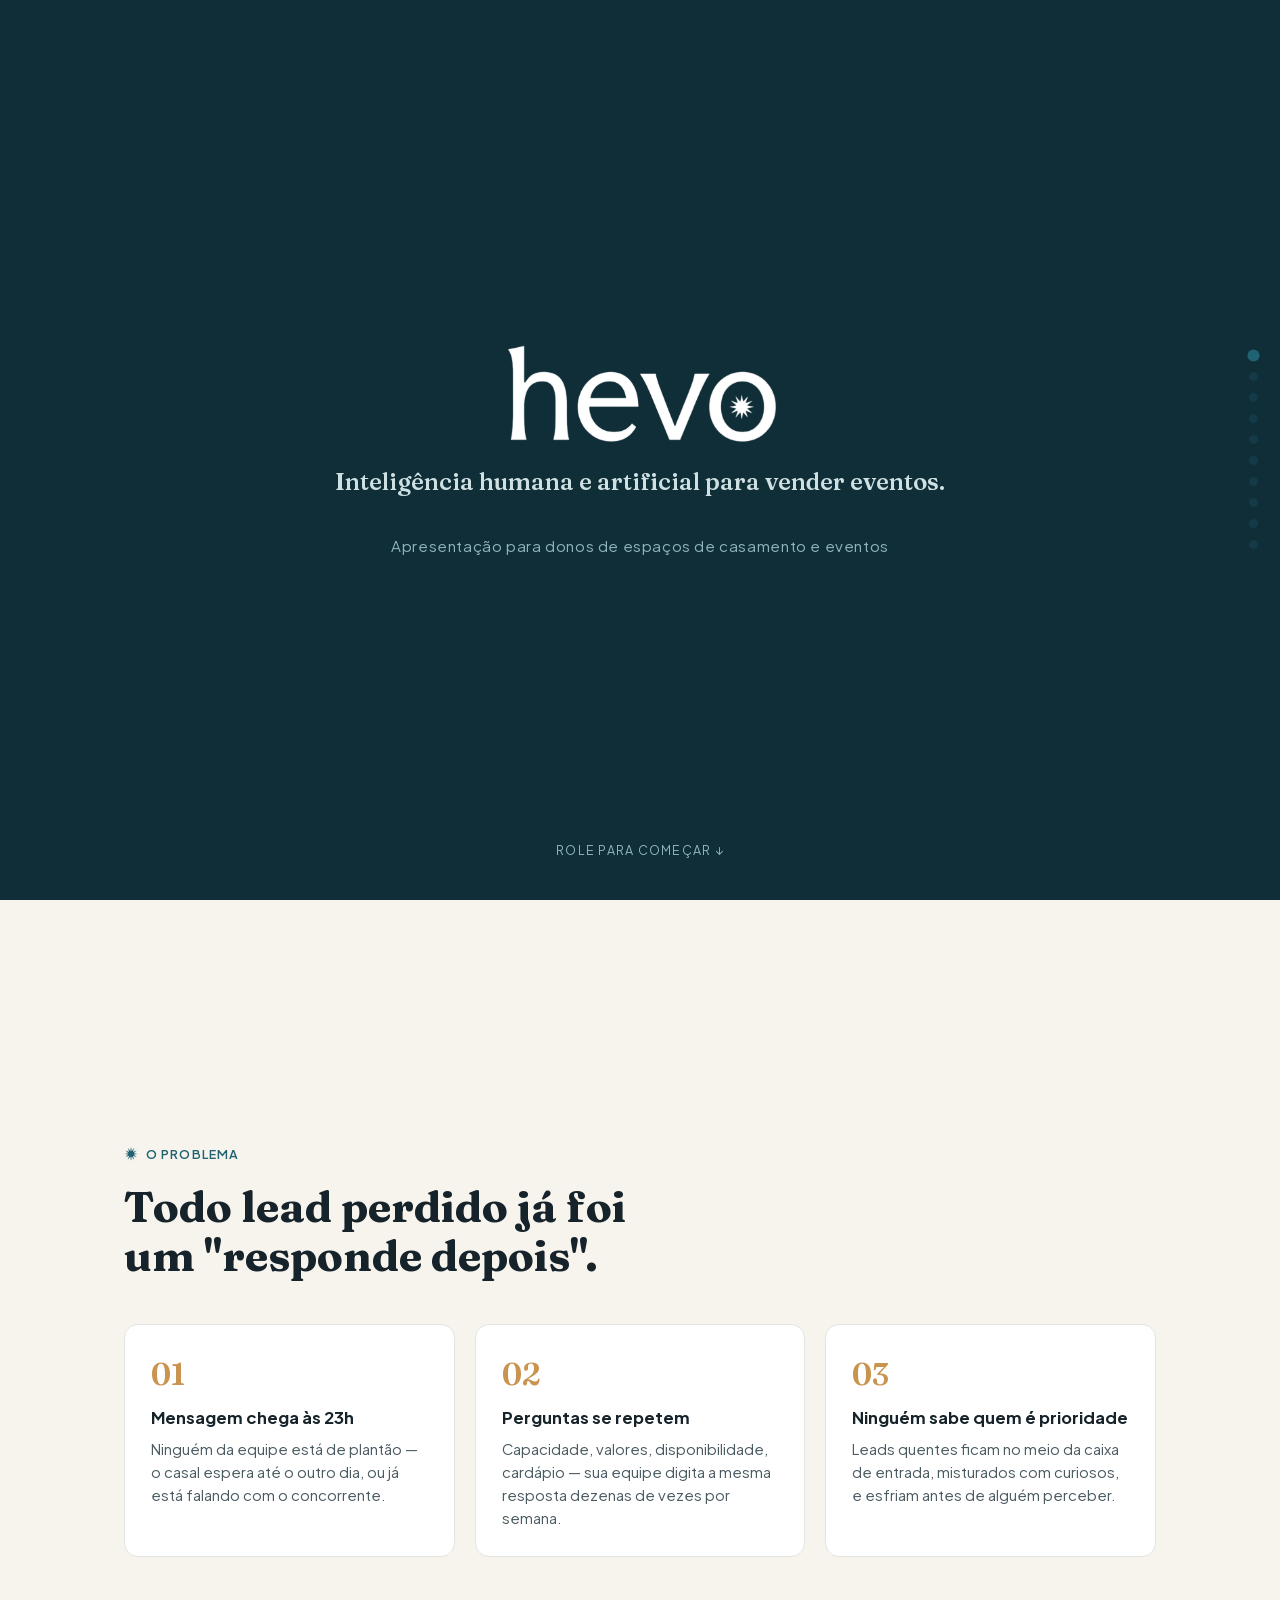
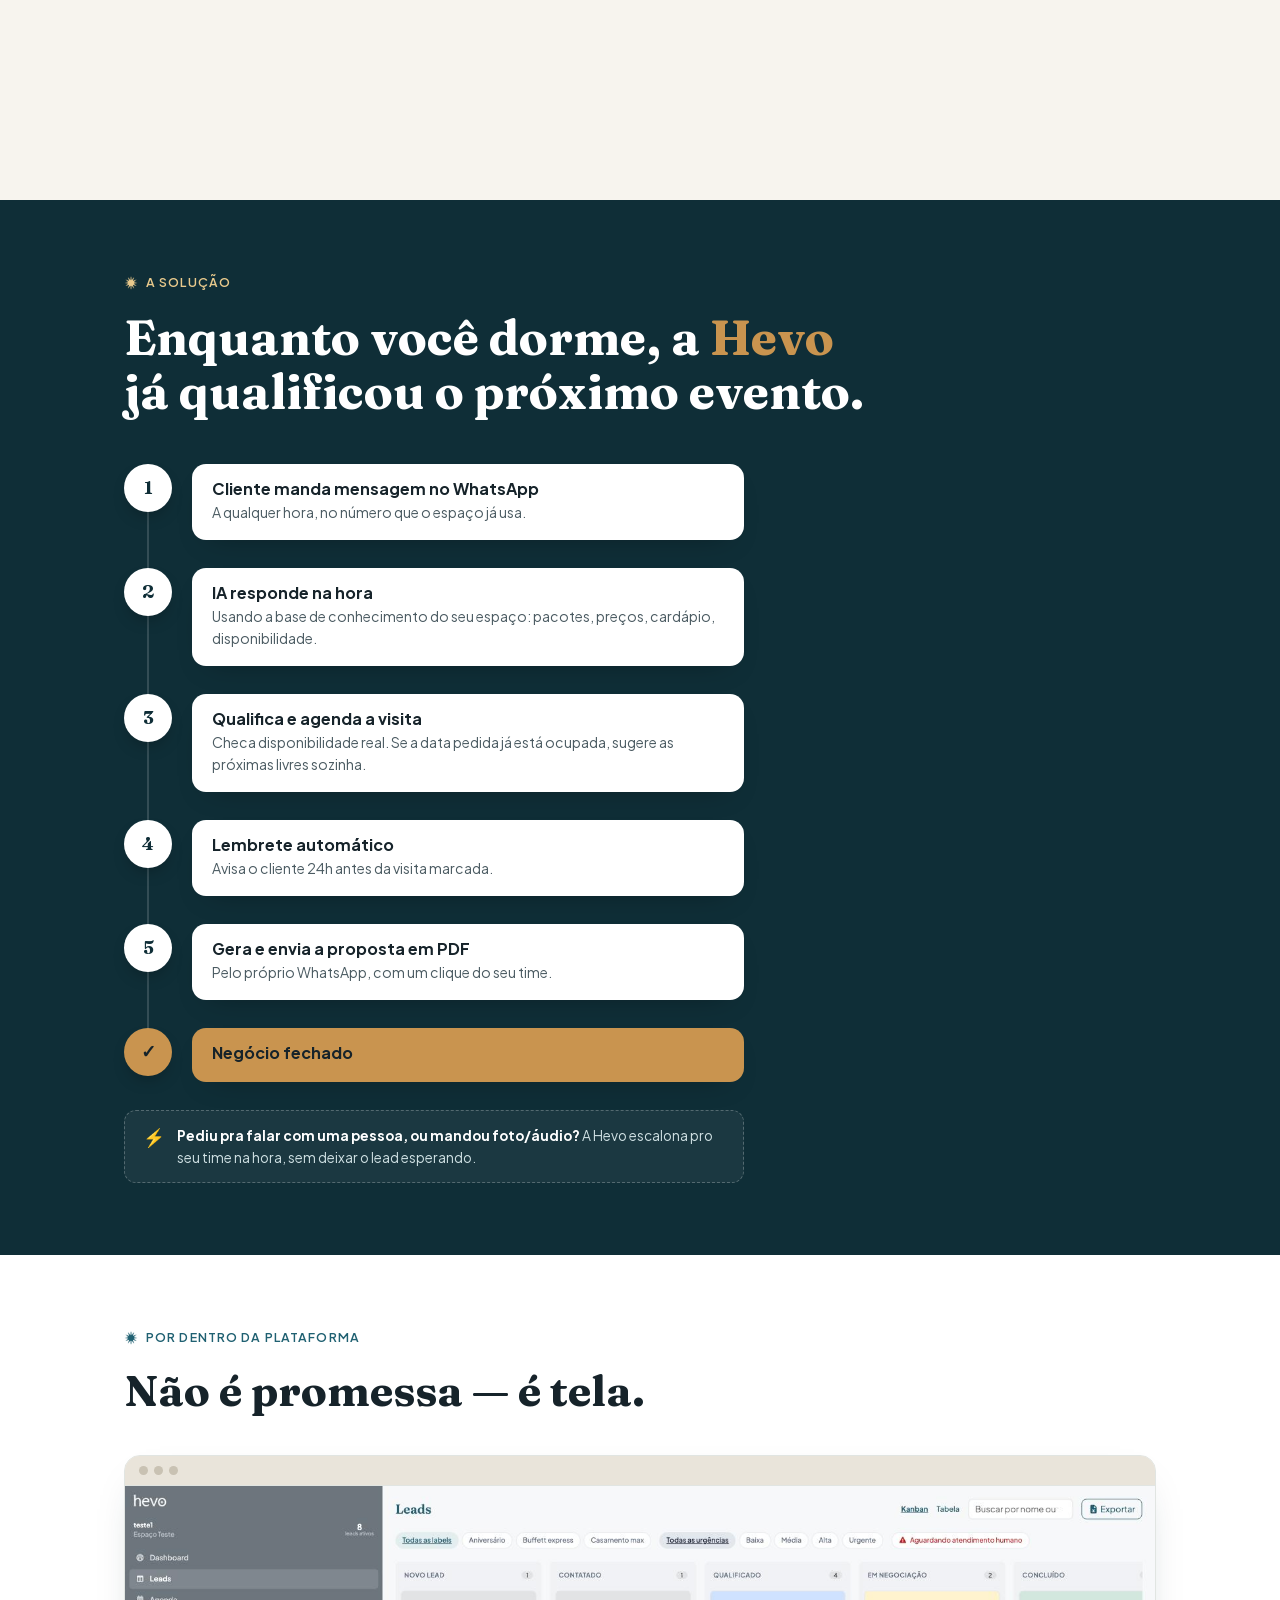
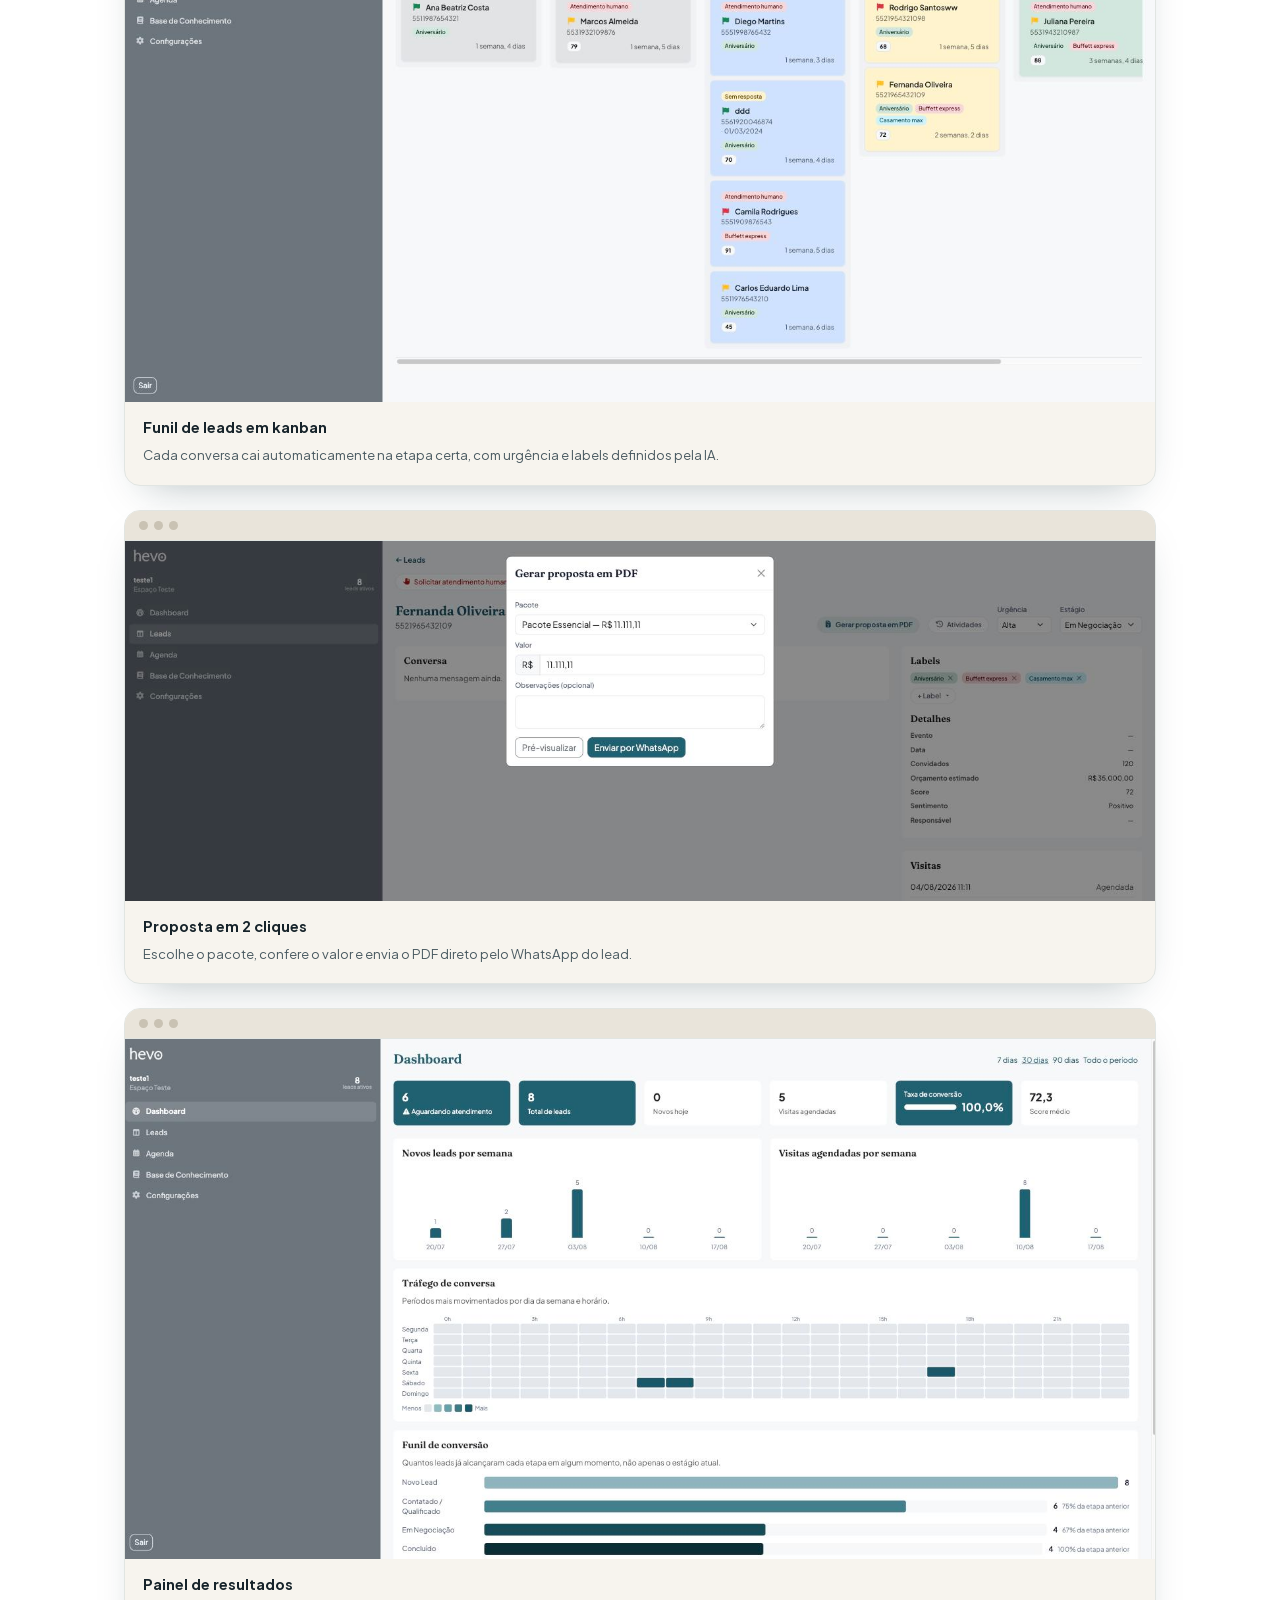
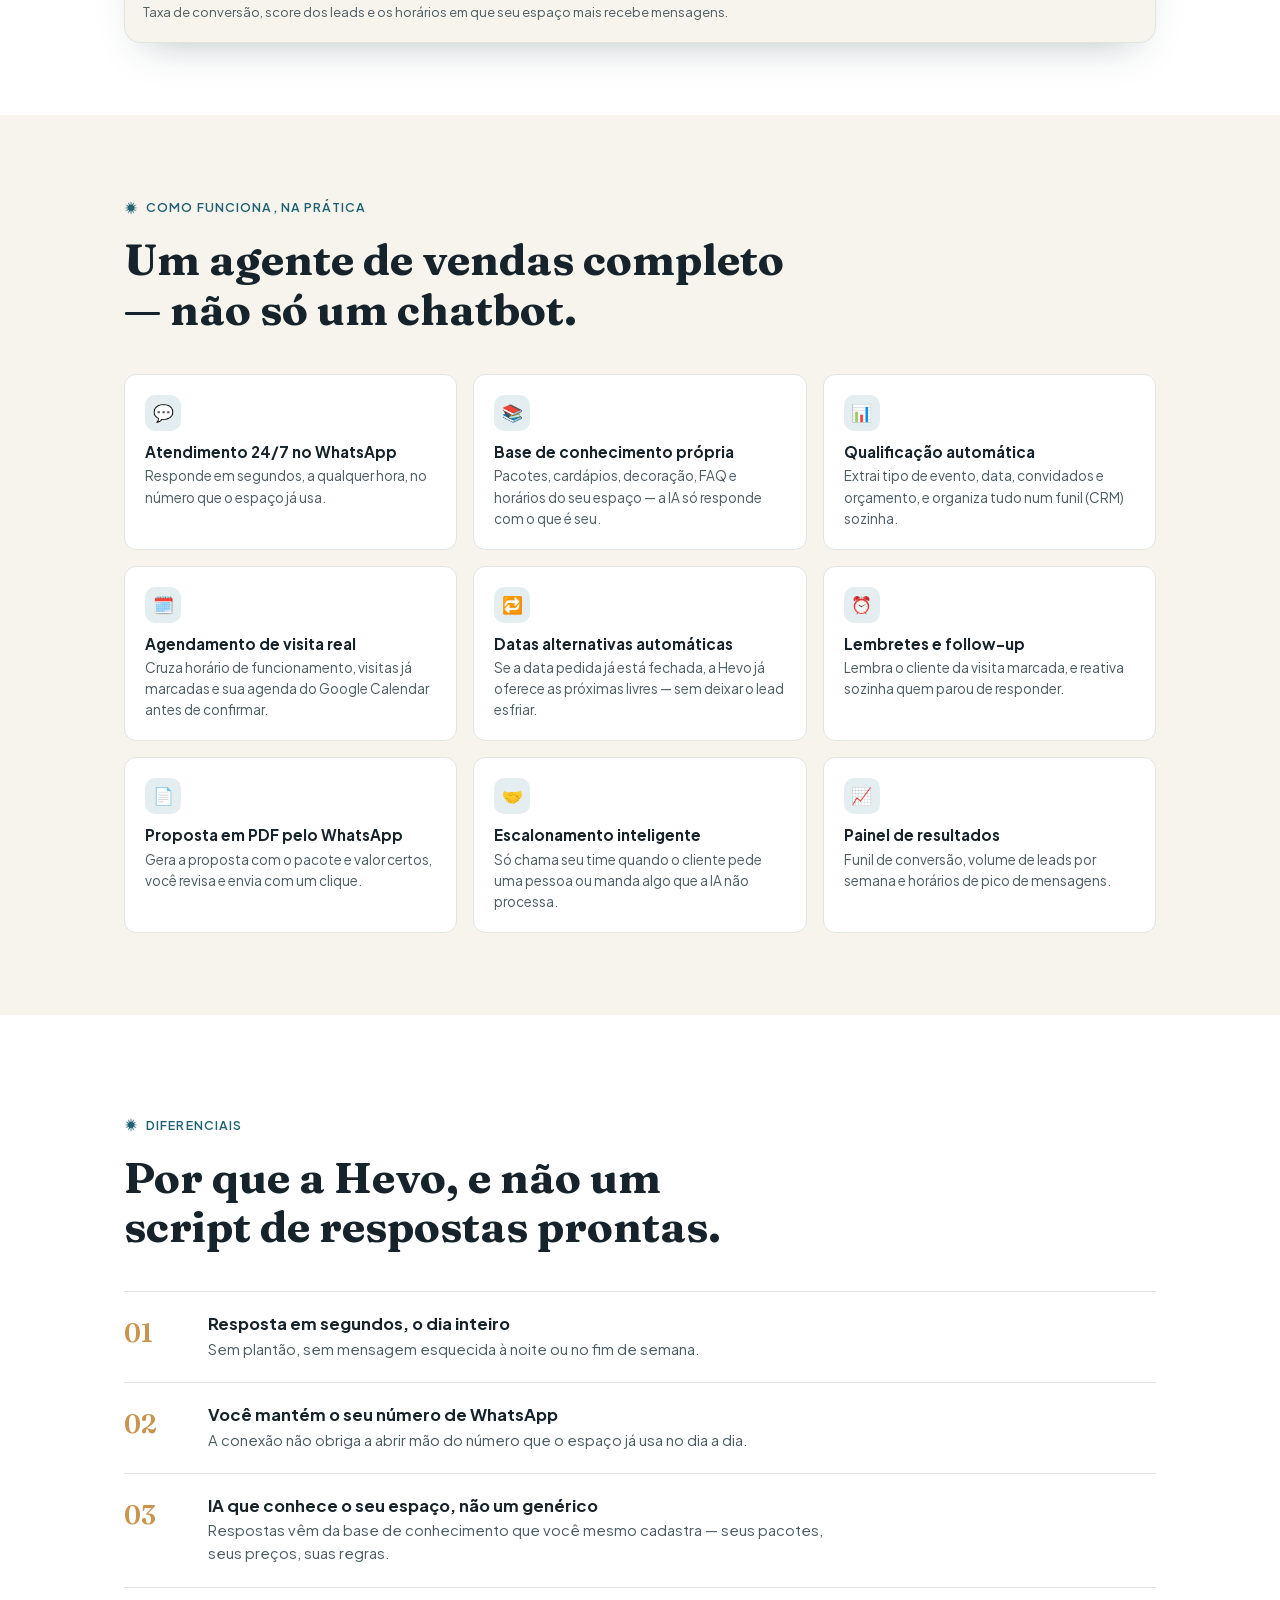
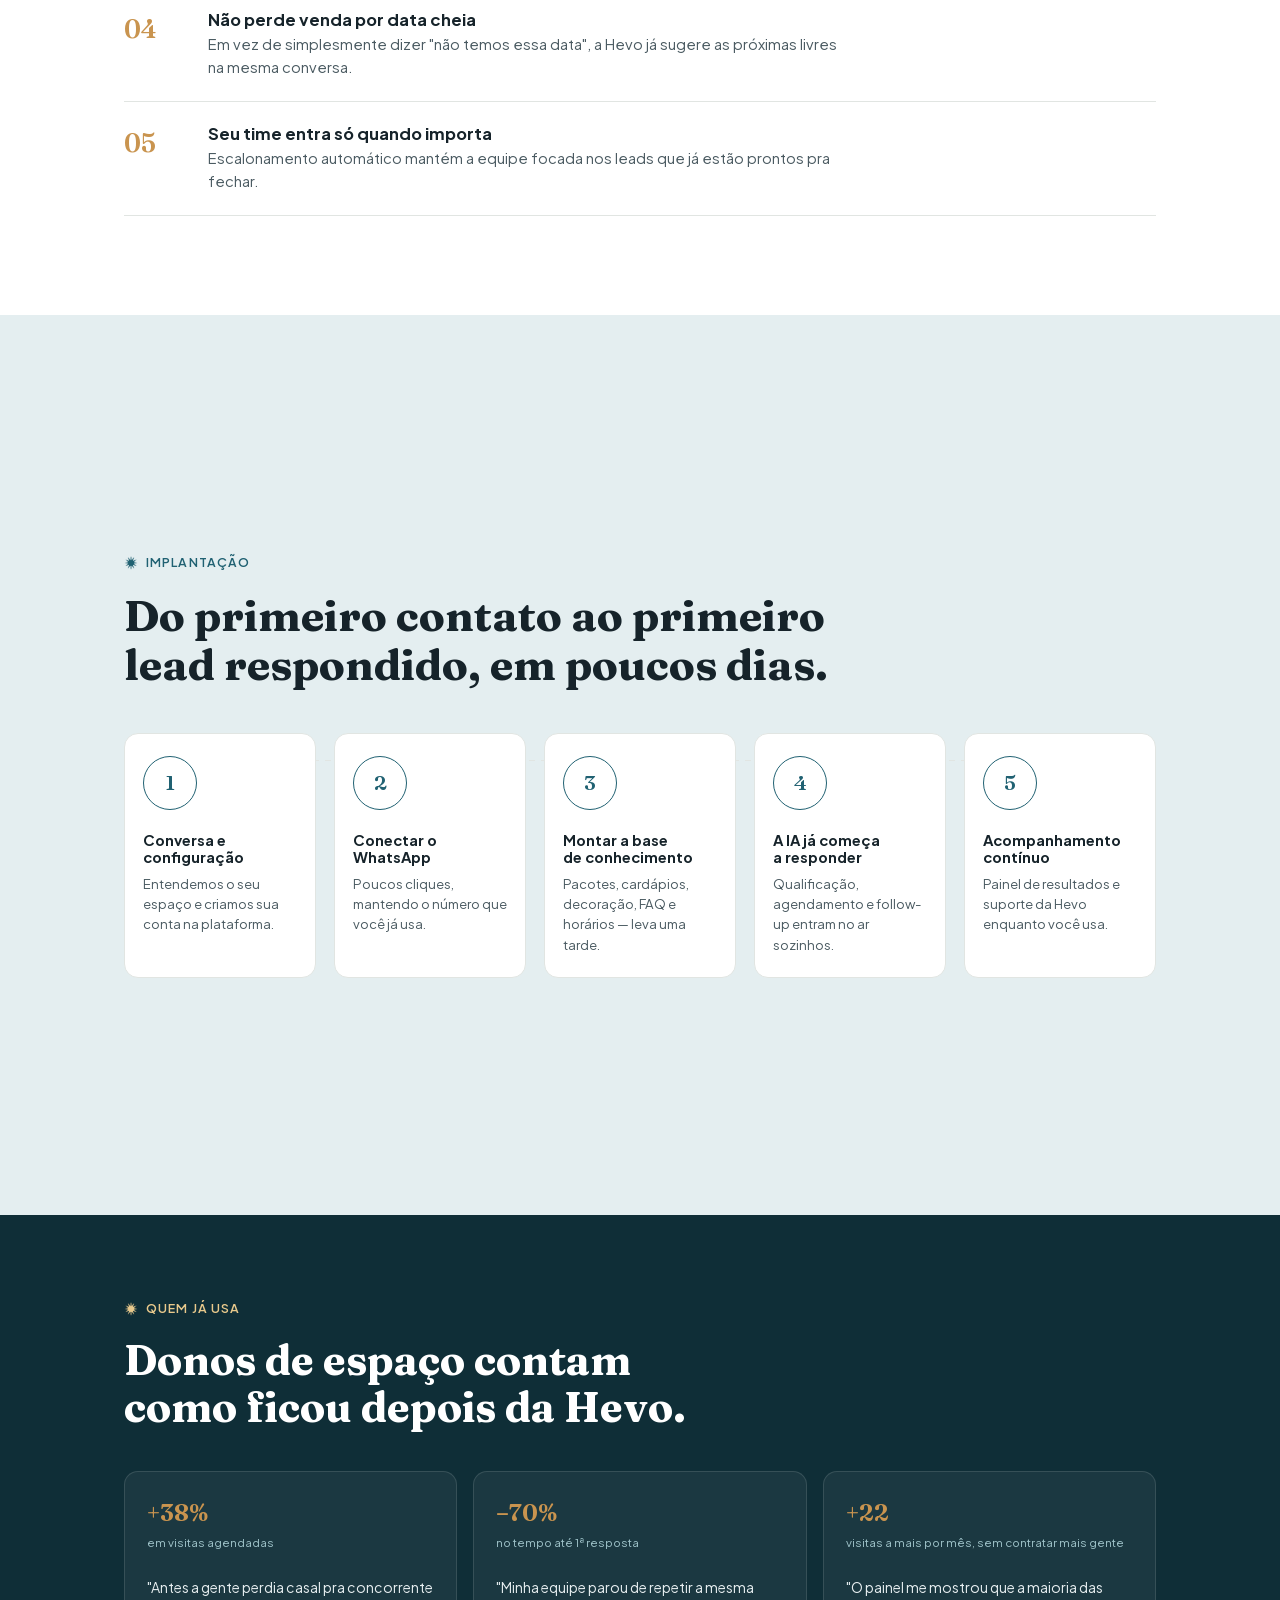
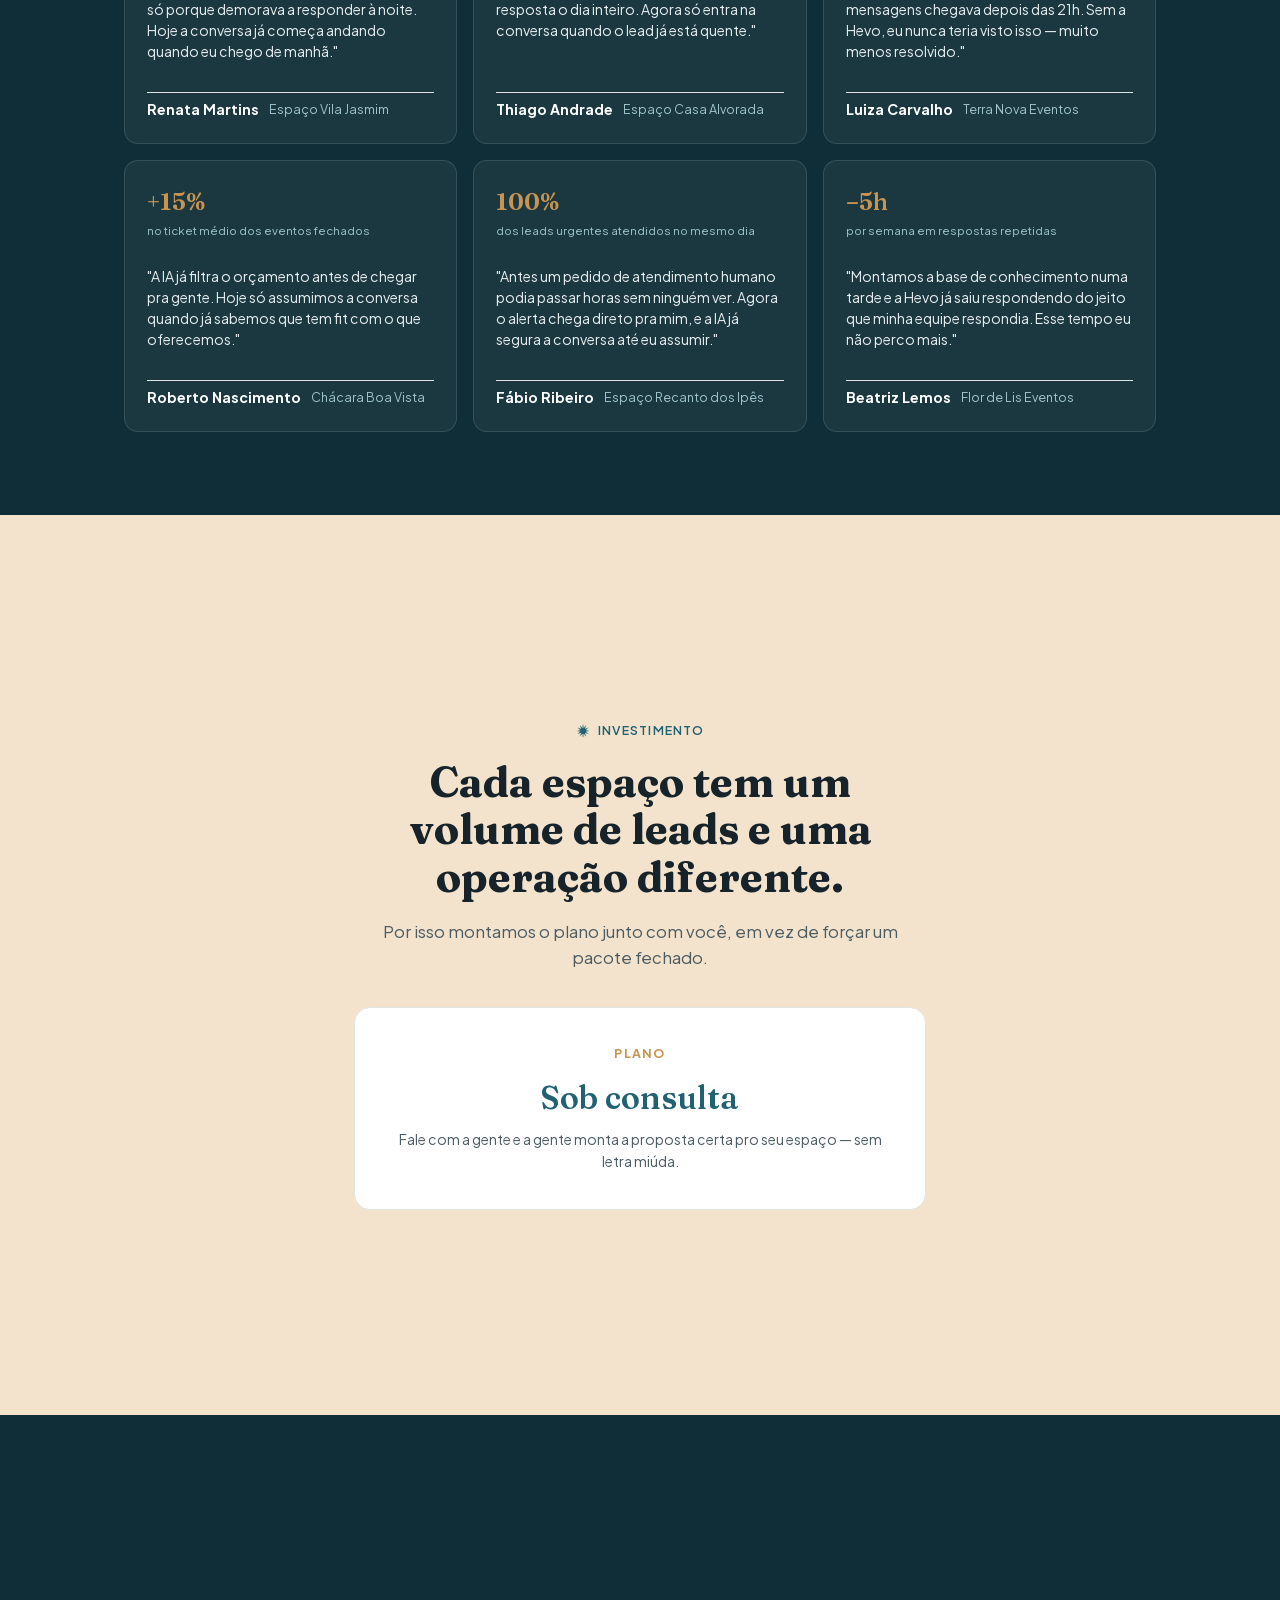
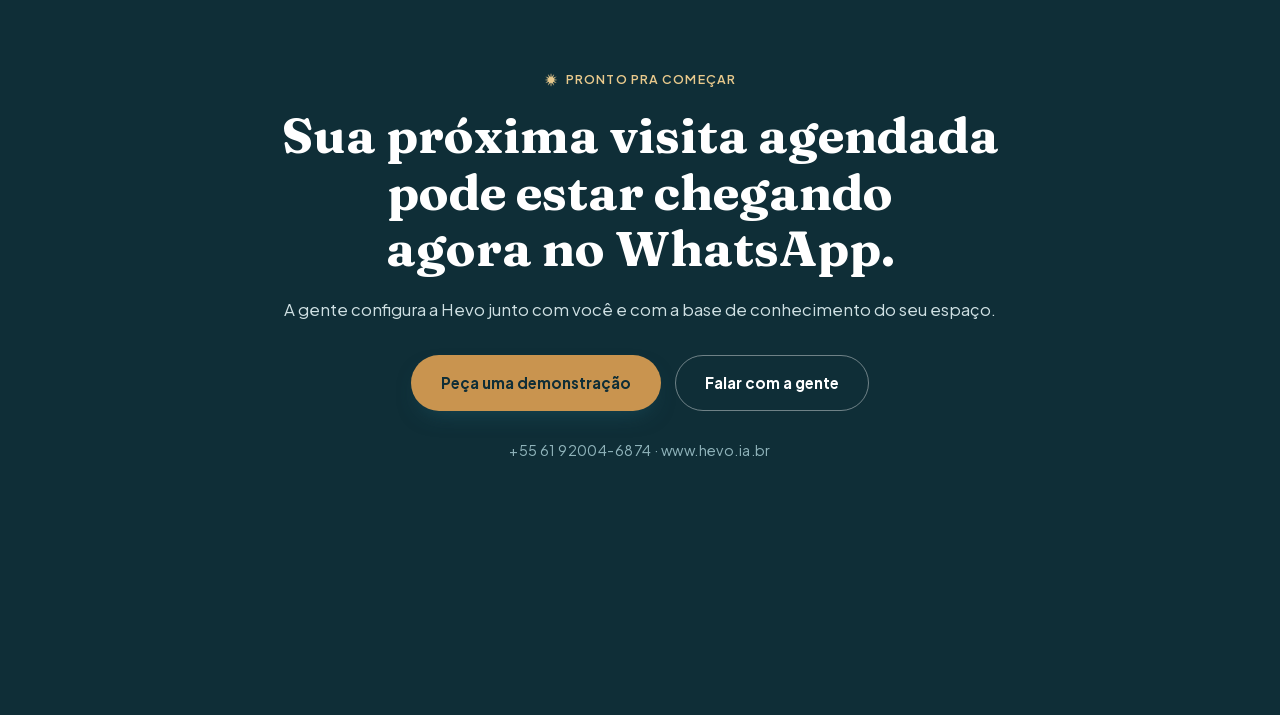
==== commit 26960ac1: "Fix apresentacao page: use real Hevo eyebrow (spark icon), fix uncentered step-num circles Co-Author" ====
--- a/apresentacao.html
+++ b/apresentacao.html
@@ -54,26 +54,7 @@
 
     p { margin: 0; }
 
-    .eyebrow {
-        display: inline-flex;
-        align-items: center;
-        gap: 8px;
-        font-family: var(--font-sans);
-        font-size: 0.78rem;
-        font-weight: 700;
-        letter-spacing: 0.14em;
-        text-transform: uppercase;
-        color: var(--gold);
-        margin-bottom: 18px;
-    }
-
-    .eyebrow::before {
-        content: '';
-        width: 22px;
-        height: 2px;
-        background: var(--gold);
-        display: inline-block;
-    }
+    .eyebrow { margin-bottom: 18px; }
 
     /* ---------- nav dots ---------- */
 
@@ -191,7 +172,6 @@
         color: #fff;
     }
 
-    #solucao .eyebrow { color: var(--gold); }
     #solucao h2 { font-size: clamp(2rem, 4.2vw, 3rem); color: #fff; max-width: 780px; }
     #solucao h2 em { color: var(--gold); font-style: normal; }
 
@@ -415,14 +395,6 @@
         position: relative;
     }
 
-    .step .step-num {
-        font-family: var(--font-display);
-        font-size: 1.3rem;
-        color: var(--teal);
-        display: block;
-        margin-bottom: 10px;
-    }
-
     .step h3 { font-size: 0.92rem; font-family: var(--font-sans); font-weight: 700; margin-bottom: 6px; }
     .step p { font-size: 0.82rem; color: var(--ink-soft); }
 
@@ -436,7 +408,6 @@
     /* ---------- testimonials ---------- */
 
     #depoimentos { background: var(--teal-deep); color: #fff; }
-    #depoimentos .eyebrow { color: var(--gold); }
     #depoimentos h2 { font-size: clamp(1.9rem, 4vw, 2.6rem); color: #fff; max-width: 720px; }
 
     .t-grid {
@@ -598,7 +569,7 @@
 
 <section id="solucao">
     <div class="wrap">
-        <span class="eyebrow reveal">A solução</span>
+        <span class="eyebrow eyebrow-on-dark reveal">A solução</span>
         <h2 class="reveal">Enquanto você dorme, a <em>Hevo</em> já qualificou o próximo evento.</h2>
         <div class="journey">
             <div class="journey-step reveal">
@@ -823,7 +794,7 @@
 
 <section id="depoimentos">
     <div class="wrap">
-        <span class="eyebrow reveal">Quem já usa</span>
+        <span class="eyebrow eyebrow-on-dark reveal">Quem já usa</span>
         <h2 class="reveal">Donos de espaço contam como ficou depois da Hevo.</h2>
         <div class="t-grid">
             <div class="t-card reveal">
@@ -875,7 +846,7 @@
 
 <section id="cta">
     <div class="wrap">
-        <span class="eyebrow reveal" style="justify-content: center;">Pronto pra começar</span>
+        <span class="eyebrow eyebrow-on-dark reveal" style="justify-content: center;">Pronto pra começar</span>
         <h2 class="reveal">Sua próxima visita agendada pode estar chegando agora no WhatsApp.</h2>
         <p class="lede reveal">A gente configura a Hevo junto com você e com a base de conhecimento do seu espaço.</p>
         <div class="cta-actions reveal">
